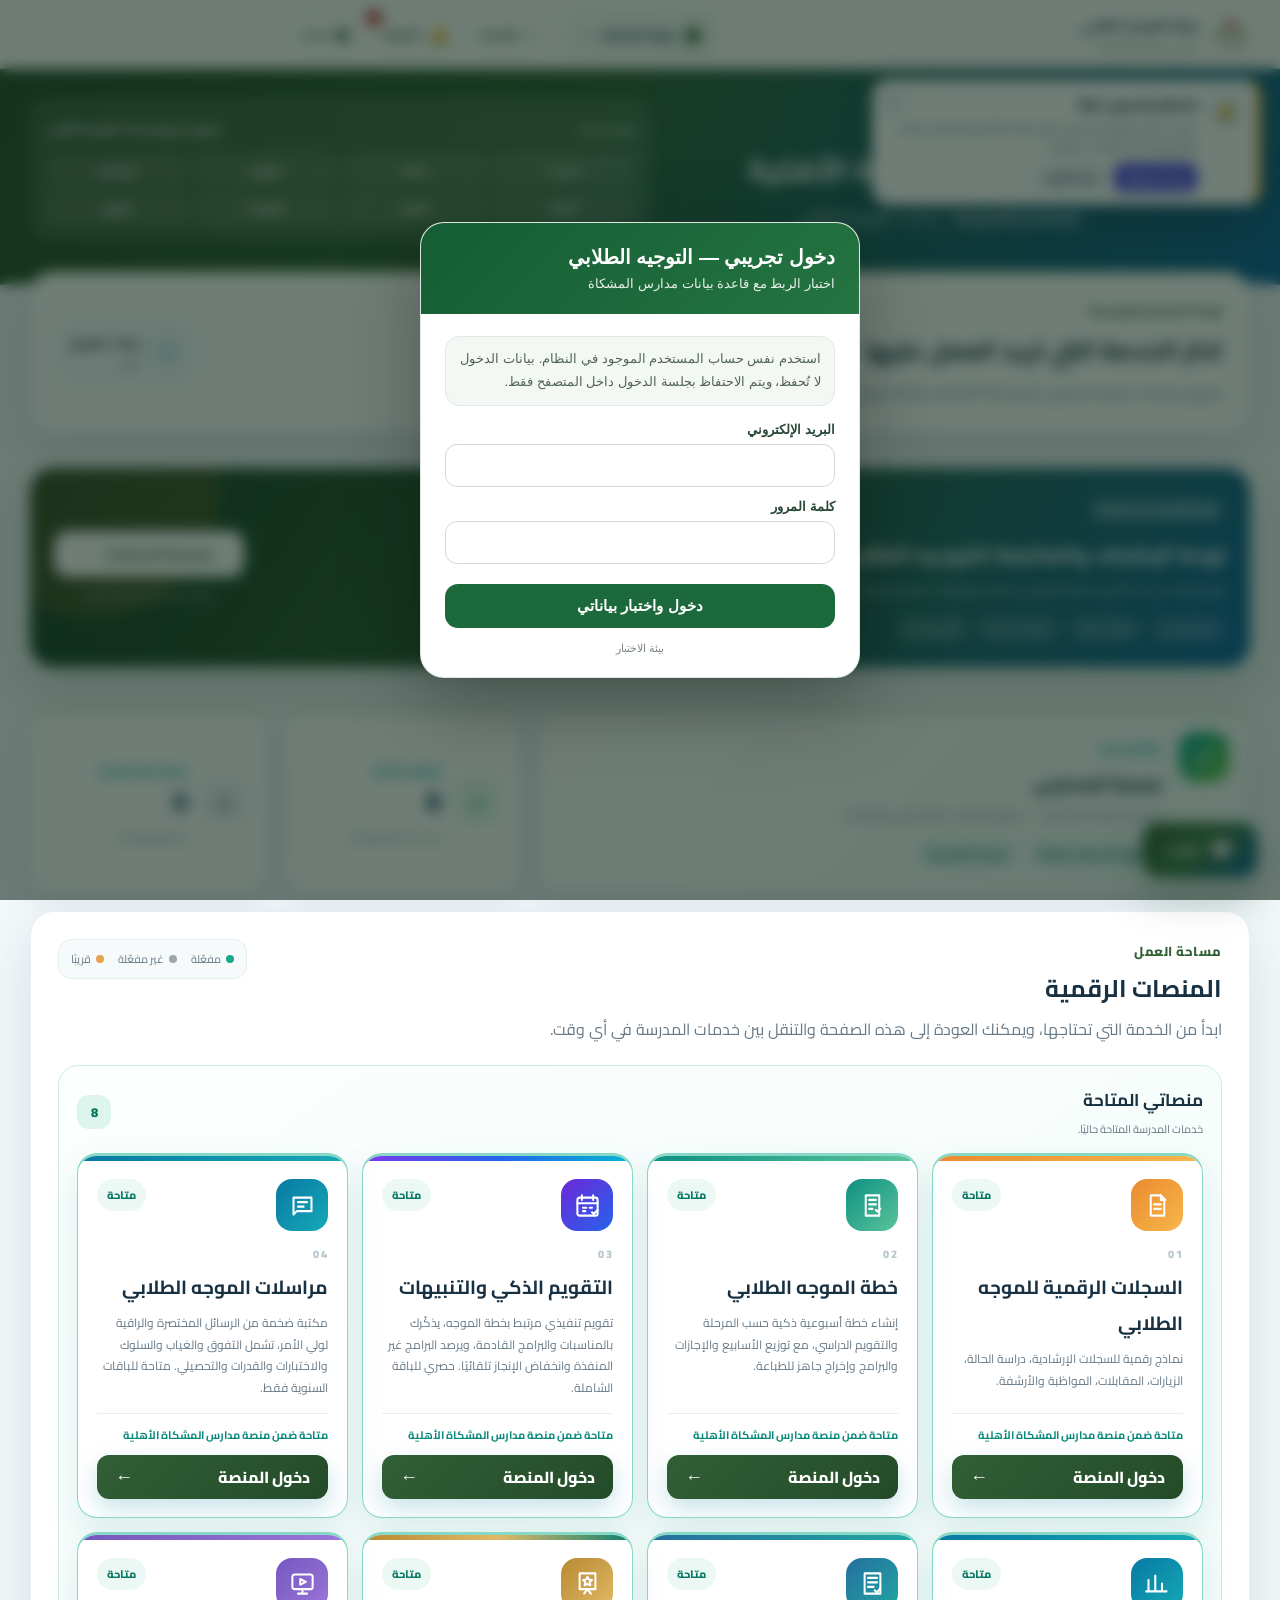
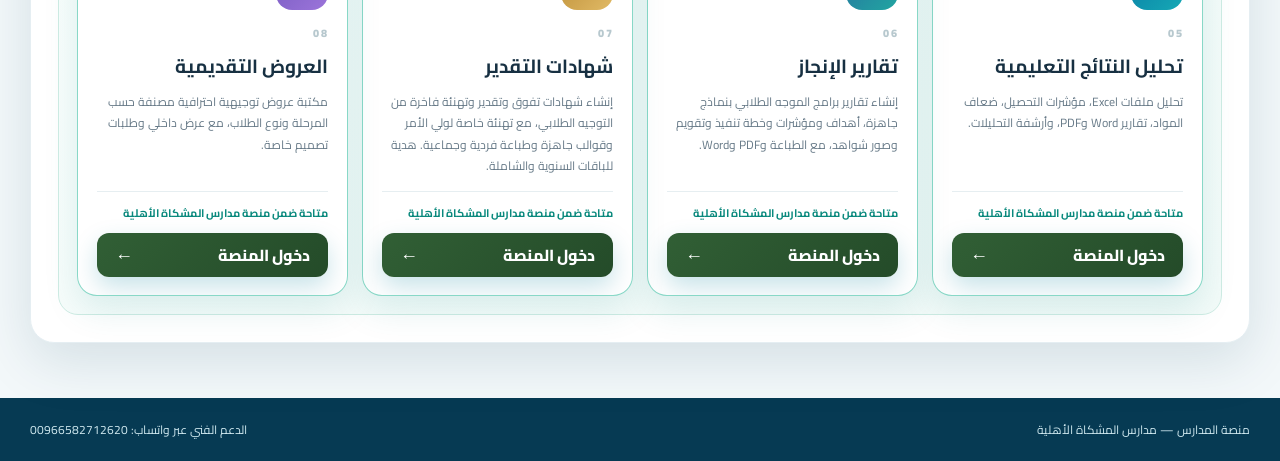
==== index.html @ d6a4891a "Add files via upload" ====
<!doctype html>
<html lang="ar" dir="rtl" data-platform-name="منصة المدارس — مدارس المشكاة الأهلية">
<head>
  <meta name="app-version" content="school-1.0.40">
  <meta charset="utf-8">
  <meta name="viewport" content="width=device-width, initial-scale=1">
  <meta name="theme-color" content="#2f6b3a">
  <meta name="description" content="منصة مدارس المشكاة الأهلية لخدمات التوجيه الطلابي والسجلات الرقمية.">
  <title>منصة المدارس — مدارس المشكاة الأهلية</title>
  <link rel="icon" type="image/png" href="assets/school-logo.png">
  <link rel="preconnect" href="https://fonts.googleapis.com">
  <link rel="preconnect" href="https://fonts.gstatic.com" crossorigin>
  <link href="https://fonts.googleapis.com/css2?family=Cairo:wght@400;500;600;700;800;900&display=swap" rel="stylesheet">
  <link rel="stylesheet" href="styles-v12.css">
  <link rel="stylesheet" href="support-widget.css?v17.3.1">
  <link rel="stylesheet" href="smart-reminders.css?v=19.0.9">
  <style>
    #authBoot[hidden]{display:none!important}
    #authBoot{position:fixed;inset:0;z-index:20000;display:grid;place-items:center;background:linear-gradient(145deg,#f5fafb,#eef7f7);font-family:Cairo,Tahoma,sans-serif;color:#173542}
    .auth-boot-card{display:grid;place-items:center;gap:12px;padding:26px 30px;border:1px solid #d9e7e8;border-radius:22px;background:rgba(255,255,255,.94);box-shadow:0 18px 55px rgba(9,68,76,.12);text-align:center}
    .auth-boot-spinner{width:38px;height:38px;border:4px solid #d8ece9;border-top-color:#0b8178;border-radius:50%;animation:authBootSpin .8s linear infinite}
    .auth-boot-card strong{font-size:14px}.auth-boot-card small{font-size:10px;color:#667c86}
    @keyframes authBootSpin{to{transform:rotate(360deg)}}
  
    /* School edition: no subscription UI */
    .plans-overview,#openPromoButton,#signOutButton,#openAdminButton,.locked-platform-group{display:none!important}
  </style>

  <style id="mishkat-school-identity-v106">
    :root{--mishkat-green:#315f35;--mishkat-green-2:#5f9b43;--mishkat-red:#c8242a;--guidance-blue:#0d659f;--guidance-orange:#ff9718;--mishkat-cream:#fffaf2}
    .portal-header.dashboard-header{background:linear-gradient(125deg,#274f2d 0%,#315f35 42%,#0d659f 100%)!important}
    .school-dual-brand{display:flex;align-items:center;gap:10px;direction:rtl}
    .school-logo-wrap,.guidance-logo-wrap{background:#fff!important;border:1px solid rgba(255,255,255,.72);box-shadow:0 10px 28px rgba(0,0,0,.14);display:grid;place-items:center;overflow:hidden}
    .school-logo-wrap{width:72px!important;height:72px!important;border-radius:20px!important}.guidance-logo-wrap{width:68px;height:68px;border-radius:19px}
    .school-logo-wrap img,.guidance-logo-wrap img{width:92%;height:92%;object-fit:contain}.guidance-logo-wrap img{width:88%;height:88%}
    .dashboard-toolbar,.summary-card,.platform-card{border-top:3px solid rgba(95,155,67,.32)}
    .section-kicker{color:var(--mishkat-green)!important}.primary-button{background:linear-gradient(135deg,var(--mishkat-green),#244b29)!important}
    .school-brand-mark{background:#fff!important;padding:8px}.school-brand-mark img{object-fit:contain!important}
    @media(max-width:720px){.school-logo-wrap{width:58px!important;height:58px!important}.guidance-logo-wrap{width:54px;height:54px}}
  </style>
</head>
<body class="mishkat-home">
  <div id="authBoot" aria-live="polite" hidden style="display:none!important"><div class="auth-boot-card"><div class="auth-boot-spinner" aria-hidden="true"></div><strong>جارٍ فتح منصة المدارس</strong><small>يتم تجهيز خدمات مدارس المشكاة الأهلية...</small></div></div>
  <section id="loginPage" class="login-page" hidden>
    <div class="mesh mesh-one"></div><div class="mesh mesh-two"></div>
    <div class="login-shell">
      <div class="login-intro">
        <div class="brand-mark school-brand-mark"><img src="assets/school-logo.png" alt="شعار مدارس المشكاة الأهلية"></div>
        <span class="eyebrow">منصة موحدة لخدمات التوجيه الطلابي</span>
        <h1>كل أدوات الموجه<br><b>في بوابة واحدة</b></h1>
        <p>سجّل الدخول إلى منصة مدارس المشكاة الأهلية، وجميع خدمات التوجيه الطلابي متاحة بدون باقات أو اشتراكات.</p>
        <div class="intro-points"><span>تحليل النتائج</span><span>السجلات الرقمية</span><span>العروض التقديمية</span><span>خطة الموجه الطلابي</span><span>إدارة موحدة للخدمات</span><span>مراسلات أولياء الأمور</span><span>تقارير الإنجاز</span><span>التقويم الذكي والتنبيهات</span><span>شهادات التقدير</span><span>هوية المدرسة</span></div>
      </div>
      <div class="auth-card">
        <div class="auth-head"><span>حساب المدرسة</span><h2>تسجيل الدخول</h2><p>استخدم الحساب نفسه للدخول إلى جميع المنصات المشمولة في باقتك.</p></div>
        <label><span>البريد الإلكتروني</span><input id="authEmail" type="email" autocomplete="email" placeholder="name@school.edu.sa"></label>
        <label><span>كلمة المرور</span><input id="authPassword" type="password" autocomplete="current-password" minlength="6" placeholder="6 أحرف على الأقل"></label>
        <label><span>الاسم الكامل — للحساب الجديد</span><input id="authFullName" type="text" autocomplete="name" placeholder="اسم المستخدم"></label>
        <div class="auth-actions"><button id="signInButton" class="primary-button" type="button">تسجيل الدخول</button><button id="signUpButton" class="secondary-button" type="button">إنشاء حساب</button></div>
        <div class="price-note" hidden><strong>الباقات الفردية</strong><span>10 ريالات شهريًا أو 50 ريالًا سنويًا</span><strong>الباقة الشاملة</strong><span>50 ريالًا شهريًا أو 300 ريال سنويًا</span></div>
        <div id="loginStatus" class="status-box" hidden></div>
      </div>
    </div>
  </section>

  <div id="portalShell">
    <header class="portal-header dashboard-header">
      <div class="header-pattern"></div>
      <div class="header-content dashboard-header-content">
        <div class="school-identity">
          <div class="school-dual-brand" aria-label="هوية مدارس المشكاة والتوجيه الطلابي">
            <div class="school-logo-wrap"><img id="headerSchoolLogo" hidden alt="شعار مدارس المشكاة الأهلية"><span id="headerLogoPlaceholder">م</span></div>
            <div class="guidance-logo-wrap"><img src="assets/guidance-logo.png" alt="شعار التوجيه الطلابي"></div>
          </div>
          <div class="school-copy"><span>منصة التوجيه الطلابي المدرسية</span><h1 id="headerSchoolName">مدارس المشكاة الأهلية</h1><p><b id="headerUserName">المستخدم</b> · خدمات التوجيه الطلابي</p></div>
        </div>
        <div class="header-plan header-service-gateway">
          <div class="header-service-title"><span>بوابة الخدمات</span><strong>وصول سريع لمنصات التوجيه الطلابي</strong></div>
          <div class="header-service-links" aria-label="روابط سريعة للخدمات">
            <a href="records/index.html?from=header">السجلات</a><a href="plans/index.html?from=header">الخطة</a><a href="calendar/index.html?from=header">التقويم</a><a href="messages/index.html?from=header">المراسلات</a>
            <a href="analysis/index.html?from=header">التحليل</a><a href="reports/index.html?from=header">التقارير</a><a href="certificates/index.html?from=header">الشهادات</a><a href="presentations/index.html?from=header">العروض</a>
          </div>
          <span id="headerPlanName" hidden>منصة المدارس</span><small id="headerPlanExpiry" hidden>جميع الخدمات متاحة</small>
        </div>
      </div>
      <div class="header-wave"></div>
    </header>

    <main class="portal-layout dashboard-layout">
      <section id="portalNotice" class="notice" hidden></section>

      <section class="dashboard-toolbar">
        <div class="toolbar-title">
          <span class="section-kicker">لوحة التحكم الرئيسية</span>
          <h2>اختر الخدمة التي تريد العمل عليها</h2>
          <p id="accessExplanation">جميع خدمات المدرسة الأساسية متاحة، والخدمات قيد التطوير تظهر بوضوح.</p>
        </div>
        <div class="toolbar-actions">
          <button id="portalSupportButton" class="toolbar-button" type="button"><span class="toolbar-icon">?</span><span><b>الدعم الفني</b><small>محادثة مباشرة</small></span></button>
          <button id="openProfileButton" class="toolbar-button" type="button"><span class="toolbar-icon">⌂</span><span><b>بيانات التوزيع</b><small>تلقائي</small></span></button>
          
          <button id="openPromoButton" class="toolbar-button gift" type="button"><span class="toolbar-icon">🎁</span><span><b>كود هدية</b><small>تفعيل برومو كود</small></span></button>
          <button id="openAdminButton" class="toolbar-button admin" type="button" hidden><span class="toolbar-icon">⚙</span><span><b>إدارة النظام</b><small>الطلبات والحسابات</small></span></button>
          <button id="signOutButton" class="toolbar-button logout" type="button"><span class="toolbar-icon">↪</span><span><b>تسجيل الخروج</b><small>إنهاء الجلسة</small></span></button>
        </div>
      </section>

      <section class="dashboard-summary" aria-label="ملخص الحساب">
        <article class="summary-card plan-summary-card">
          <div class="summary-card-icon">✓</div>
          <div class="summary-card-copy"><span>حالة الحساب</span><h3 id="currentPackageTitle">منصة المدارس</h3><p id="currentPackageDetails">جميع الخدمات متاحة حاليًا.</p><div id="activePackageChips" class="package-chips"></div></div>
        </article>
        <article class="summary-card metric-card">
          <div class="metric-symbol active-symbol">●</div>
          <div><span>منصات متاحة</span><strong id="activePlatformCount">8</strong><small>يمكن الدخول إليها الآن</small></div>
        </article>
        <article class="summary-card metric-card">
          <div class="metric-symbol locked-symbol">◆</div>
          <div><span>خدمات قيد الإعداد</span><strong id="lockedPlatformCount">0</strong><small>سيتم تهيئتها تباعًا</small></div>
        </article>
      </section>

      <section class="platforms-section dashboard-platforms">
        <div class="section-heading dashboard-section-heading">
          <div><span class="section-kicker">مساحة العمل</span><h2>المنصات الرقمية</h2><p>ابدأ من الخدمة التي تحتاجها، ويمكنك العودة إلى هذه الصفحة والتنقل بين خدمات المدرسة في أي وقت.</p></div>
          <div class="platform-legend"><span><i class="legend-dot active-dot"></i> مفعّلة</span><span><i class="legend-dot locked-dot"></i> غير مفعّلة</span><span><i class="legend-dot coming-dot"></i> قريبًا</span></div>
        </div>

        <div class="platform-group active-platform-group">
          <div class="platform-group-heading"><div><h3>منصاتي المتاحة</h3><p>خدمات المدرسة المتاحة حاليًا.</p></div><span id="activePlatformCountBadge" class="count-badge active-count">8</span></div>
          <div id="activePlatformGrid" class="platform-grid active-platform-grid">
<article class="platform-card analysis active" data-static-school-platform="true">
      <div class="platform-card-accent"></div>
      <div class="platform-top"><div class="platform-icon" aria-hidden="true"><span style="font-size:24px;font-weight:900">▥</span></div><span class="status-badge">متاحة</span></div>
      <div class="platform-card-body"><span class="platform-number">01</span><h3>تحليل النتائج التعليمية</h3><p>تحليل ملفات Excel، مؤشرات التحصيل، ضعاف المواد، تقارير Word وPDF، وأرشفة التحليلات.</p></div>
      <div class="platform-card-footer"><div class="platform-meta">متاحة ضمن منصة مدارس المشكاة الأهلية</div><a class="primary-button platform-action-button" href="analysis/index.html?from=portal" data-static-platform-link="true"><span>دخول المنصة</span><b>←</b></a></div>
    </article>
<article class="platform-card records active" data-static-school-platform="true">
      <div class="platform-card-accent"></div>
      <div class="platform-top"><div class="platform-icon" aria-hidden="true"><span style="font-size:24px;font-weight:900">▤</span></div><span class="status-badge">متاحة</span></div>
      <div class="platform-card-body"><span class="platform-number">02</span><h3>السجلات الرقمية للموجه الطلابي</h3><p>نماذج رقمية للسجلات الإرشادية، دراسة الحالة، الزيارات، المقابلات، المواظبة والأرشفة.</p></div>
      <div class="platform-card-footer"><div class="platform-meta">متاحة ضمن منصة مدارس المشكاة الأهلية</div><a class="primary-button platform-action-button" href="records/index.html?from=portal" data-static-platform-link="true"><span>دخول المنصة</span><b>←</b></a></div>
    </article>
<article class="platform-card presentations active" data-static-school-platform="true">
      <div class="platform-card-accent"></div>
      <div class="platform-top"><div class="platform-icon" aria-hidden="true"><span style="font-size:24px;font-weight:900">▰</span></div><span class="status-badge">متاحة</span></div>
      <div class="platform-card-body"><span class="platform-number">03</span><h3>العروض التقديمية</h3><p>مكتبة عروض توجيهية احترافية مصنفة حسب المرحلة ونوع الطلاب.</p></div>
      <div class="platform-card-footer"><div class="platform-meta">متاحة ضمن منصة مدارس المشكاة الأهلية</div><a class="primary-button platform-action-button" href="presentations/index.html?from=portal" data-static-platform-link="true"><span>دخول المنصة</span><b>←</b></a></div>
    </article>
<article class="platform-card counselor-plan active" data-static-school-platform="true">
      <div class="platform-card-accent"></div>
      <div class="platform-top"><div class="platform-icon" aria-hidden="true"><span style="font-size:24px;font-weight:900">▦</span></div><span class="status-badge">متاحة</span></div>
      <div class="platform-card-body"><span class="platform-number">04</span><h3>خطة الموجه الطلابي</h3><p>إنشاء خطة أسبوعية ذكية حسب المرحلة والتقويم الدراسي والبرامج.</p></div>
      <div class="platform-card-footer"><div class="platform-meta">متاحة ضمن منصة مدارس المشكاة الأهلية</div><a class="primary-button platform-action-button" href="plans/index.html?from=portal" data-static-platform-link="true"><span>دخول المنصة</span><b>←</b></a></div>
    </article>
<article class="platform-card smart-calendar active" data-static-school-platform="true">
      <div class="platform-card-accent"></div>
      <div class="platform-top"><div class="platform-icon" aria-hidden="true"><span style="font-size:24px;font-weight:900">▣</span></div><span class="status-badge">متاحة</span></div>
      <div class="platform-card-body"><span class="platform-number">05</span><h3>التقويم الذكي والتنبيهات</h3><p>تقويم تنفيذي مرتبط بالخطة والمناسبات والبرامج والتنبيهات.</p></div>
      <div class="platform-card-footer"><div class="platform-meta">متاحة ضمن منصة مدارس المشكاة الأهلية</div><a class="primary-button platform-action-button" href="calendar/index.html?from=portal" data-static-platform-link="true"><span>دخول المنصة</span><b>←</b></a></div>
    </article>
<article class="platform-card messages active" data-static-school-platform="true">
      <div class="platform-card-accent"></div>
      <div class="platform-top"><div class="platform-icon" aria-hidden="true"><span style="font-size:24px;font-weight:900">✉</span></div><span class="status-badge">متاحة</span></div>
      <div class="platform-card-body"><span class="platform-number">06</span><h3>مراسلات الموجه الطلابي</h3><p>مكتبة رسائل أولياء الأمور للتفوق والغياب والسلوك والاختبارات وغيرها.</p></div>
      <div class="platform-card-footer"><div class="platform-meta">متاحة ضمن منصة مدارس المشكاة الأهلية</div><a class="primary-button platform-action-button" href="messages/index.html?from=portal" data-static-platform-link="true"><span>دخول المنصة</span><b>←</b></a></div>
    </article>
<article class="platform-card reports active" data-static-school-platform="true">
      <div class="platform-card-accent"></div>
      <div class="platform-top"><div class="platform-icon" aria-hidden="true"><span style="font-size:24px;font-weight:900">▧</span></div><span class="status-badge">متاحة</span></div>
      <div class="platform-card-body"><span class="platform-number">07</span><h3>تقارير الإنجاز</h3><p>إنشاء تقارير برامج الموجه الطلابي مع الطباعة وPDF وWord.</p></div>
      <div class="platform-card-footer"><div class="platform-meta">متاحة ضمن منصة مدارس المشكاة الأهلية</div><a class="primary-button platform-action-button" href="reports/index.html?from=portal" data-static-platform-link="true"><span>دخول المنصة</span><b>←</b></a></div>
    </article>
<article class="platform-card certificates active" data-static-school-platform="true">
      <div class="platform-card-accent"></div>
      <div class="platform-top"><div class="platform-icon" aria-hidden="true"><span style="font-size:24px;font-weight:900">★</span></div><span class="status-badge">متاحة</span></div>
      <div class="platform-card-body"><span class="platform-number">08</span><h3>شهادات التقدير</h3><p>إنشاء شهادات تفوق وتقدير وتهنئة جاهزة للطباعة.</p></div>
      <div class="platform-card-footer"><div class="platform-meta">متاحة ضمن منصة مدارس المشكاة الأهلية</div><a class="primary-button platform-action-button" href="certificates/index.html?from=portal" data-static-platform-link="true"><span>دخول المنصة</span><b>←</b></a></div>
    </article>
</div>
        </div>

        <div class="platform-group locked-platform-group">
          <div class="platform-group-heading"><div><h3>خدمات إضافية</h3><p>منصات غير مشمولة في باقتك الحالية أو ما زالت قيد الإعداد.</p></div><span id="lockedPlatformCountBadge" class="count-badge locked-count">0</span></div>
          <div id="lockedPlatformGrid" class="platform-grid locked-platform-grid"></div>
        </div>
      </section>

      <section class="plans-overview compact-plans-overview">
        <div class="section-heading dashboard-section-heading">
          <div><span class="section-kicker">الترقية والاشتراك</span><h2>خطط واضحة بدون تكرار</h2><p>اختر منصة واحدة أو فعّل الباقة الشاملة لكل الخدمات الحالية والمستقبلية.</p></div>
        </div>
        <div class="compact-plans-grid">
          <article class="compact-plan-card individual-plan">
            <div class="compact-plan-head"><div><span>منصة واحدة</span><h3>10 <small>ريالات شهريًا</small></h3></div><strong>50 ريالًا سنويًا</strong></div>
            <p>اختر الخدمة التي تحتاجها فقط، ويمكنك إضافة منصة أخرى لاحقًا كباقة مستقلة.</p>
            <div class="individual-plan-actions">
              <button class="plan-choice" data-quick-plan="results_analysis" type="button"><span>▥</span> تحليل النتائج</button>
              <button class="plan-choice" data-quick-plan="guidance_records" type="button"><span>▤</span> السجلات الرقمية</button>
              <button class="plan-choice" data-quick-plan="presentations" type="button"><span>▰</span> العروض التقديمية</button>
              <button class="plan-choice" data-quick-plan="counselor_plan" type="button"><span>▦</span> خطة الموجه</button>
              <button class="plan-choice" data-quick-plan="achievement_reports" type="button"><span>▧</span> تقارير الإنجاز</button>
            </div>
          </article>
          <article class="compact-plan-card comprehensive-plan">
            <div class="comprehensive-badge">الأوفر للمدرسة</div>
            <div class="compact-plan-head"><div><span>الباقة الشاملة</span><h3>50 <small>ريالًا شهريًا</small></h3></div><strong>300 ريال سنويًا</strong></div>
            <p>تفتح كل المنصات المتاحة، وتضم أي منصة جديدة عند إطلاقها ضمن مدة الاشتراك.</p>
            <ul><li>تحليل النتائج التعليمية</li><li>السجلات الرقمية</li><li>العروض التقديمية</li><li>خطة الموجه الطلابي</li><li>تقارير الإنجاز</li><li>التقويم الذكي والتنبيهات — حصري الشاملة</li><li>شهادات التقدير</li><li>المنصات القادمة</li></ul>
            <button class="primary-button comprehensive-button" data-quick-plan="all_access" type="button">طلب الباقة الشاملة</button>
          </article>
        </div>
      </section>
    </main>

    <footer class="portal-footer"><span>منصة المدارس — مدارس المشكاة الأهلية</span><span>الدعم الفني عبر واتساب: 00966582712620</span></footer>
  </div>

  <div id="profileModal" class="modal" hidden>
    <div class="modal-card compact-modal"><div class="modal-head"><div><span>هوية المستخدم</span><h2>بيانات التوزيع التلقائية</h2></div><button class="icon-button" data-close-modal="profileModal">×</button></div>
      <p style="margin:0 0 12px;color:#64748b">هذه البيانات تأتي تلقائيًا من حساب الموظف وتوزيعه، ولا تحتاج إلى حفظ أو إعداد يدوي.</p>
      <div class="school-context-summary" style="display:grid;grid-template-columns:repeat(2,minmax(0,1fr));gap:10px">
        <div class="status-box" style="display:grid;gap:5px"><span>المجمع</span><strong id="profileAssignedCampus">—</strong></div>
        <div class="status-box" style="display:grid;gap:5px"><span>المرحلة</span><strong id="profileAssignedStage">—</strong></div>
        <div class="status-box" style="display:grid;gap:5px"><span>نوع المدرسة</span><strong id="profileAssignedSchoolType">—</strong></div>
        <div class="status-box" style="display:grid;gap:5px"><span>مدير المدرسة</span><strong id="profileAssignedManager">—</strong></div>
        <div class="status-box" style="display:grid;gap:5px;grid-column:1/-1"><span>الموجه الطلابي</span><strong id="profileAssignedUser">—</strong></div>
      </div>
      <input id="profileFullName" type="hidden">
    </div>
  </div>

  <div id="subscriptionModal" class="modal" hidden style="display:none!important">
    <div class="modal-card subscription-modal"><div class="modal-head"><div><span>طلب التفعيل</span><h2>اختر الباقة والمدة</h2></div><button class="icon-button" data-close-modal="subscriptionModal">×</button></div>
      <div class="subscription-options">
        <label class="option-card"><input type="radio" name="productCode" value="results_analysis" checked><span><b>منصة تحليل النتائج</b><small>10 شهريًا أو 50 سنويًا</small></span></label>
        <label class="option-card"><input type="radio" name="productCode" value="guidance_records"><span><b>منصة السجلات الرقمية</b><small>10 شهريًا أو 50 سنويًا</small></span></label>
        <label class="option-card"><input type="radio" name="productCode" value="presentations"><span><b>منصة العروض التقديمية</b><small>10 شهريًا أو 50 سنويًا</small></span></label>
        <label class="option-card"><input type="radio" name="productCode" value="counselor_plan"><span><b>منصة خطة الموجه الطلابي</b><small>10 شهريًا أو 50 سنويًا</small></span></label>
        <label class="option-card"><input type="radio" name="productCode" value="achievement_reports"><span><b>منصة تقارير الإنجاز</b><small>10 شهريًا أو 50 سنويًا</small></span></label>
        <label class="option-card featured-option"><input type="radio" name="productCode" value="all_access"><span><b>الباقة الشاملة</b><small>50 شهريًا أو 300 سنويًا</small></span></label>
      </div>
      <div class="period-options"><label><input type="radio" name="billingPeriod" value="monthly" checked><span>شهري</span></label><label><input type="radio" name="billingPeriod" value="yearly"><span>سنوي</span></label></div>
      <div class="selected-plan"><span>الباقة المطلوبة</span><strong id="selectedPlanName">منصة تحليل النتائج — شهري</strong><b id="selectedPlanPrice">10 ريالات</b></div>
      <div class="activation-steps"><p><b>1.</b> تواصل عبر واتساب للحصول على بيانات الاشتراك.</p><a id="whatsappActivationLink" class="whatsapp-button" target="_blank" rel="noopener">مراسلة واتساب</a><p><b>2.</b> بعد التواصل، فعّل الإقرار ثم أرسل طلب التفعيل.</p></div>
      <label class="confirmation"><input id="whatsappConfirmed" type="checkbox"><span>أؤكد أنني تواصلت عبر واتساب، وأعلم أن التفعيل لن يتم قبل استكمال التواصل.</span></label>
      <button id="sendActivationRequestButton" class="primary-button" type="button" disabled>إرسال طلب التفعيل</button><div id="subscriptionStatus" class="status-box" hidden></div>
    </div>
  </div>

  <div id="promoModal" class="modal" hidden>
    <div class="modal-card compact-modal promo-redeem-modal">
      <div class="modal-head"><div><span>هدية من المنصة</span><h2>تفعيل برومو كود</h2></div><button class="icon-button" data-close-modal="promoModal">×</button></div>
      <div class="gift-hero"><div class="gift-hero-icon">🎁</div><div><strong>لديك كود هدية؟</strong><p>أدخل الكود لتفعيل باقة شاملة أو منصة محددة لمدة من يوم إلى 10 أيام.</p></div></div>
      <label><span>البرومو كود</span><input id="promoRedeemCode" class="promo-code-input" type="text" maxlength="32" autocomplete="off" placeholder="GIFT-XXXXXXXX"></label>
      <button id="redeemPromoButton" class="primary-button" type="button">تفعيل الهدية</button>
      <div id="promoRedeemStatus" class="status-box" hidden></div>
      <p class="promo-note">يستخدم الكود وفق عدد الاستخدامات الذي حدده مدير النظام، وتبدأ مدة الهدية فور التفعيل.</p>
    </div>
  </div>

  <div id="adminModal" class="modal" hidden>
    <div class="modal-card admin-modal"><div class="modal-head"><div><span>مدير النظام</span><h2>طلبات التفعيل والحسابات وأكواد الهدايا</h2></div><button class="icon-button" data-close-modal="adminModal">×</button></div>
      <div class="admin-tabs"><button class="admin-tab active" data-admin-tab="requests">طلبات التفعيل</button><button class="admin-tab" data-admin-tab="promo">أكواد الهدايا</button><button class="admin-tab" data-admin-tab="custom">طلبات العروض الخاصة</button><button class="admin-tab" data-admin-tab="users">المستخدمون والمديرون</button></div>
      <div id="adminStatus" class="status-box" hidden></div>
      <section id="adminRequestsPanel"><div id="adminRequestsList" class="admin-list"></div></section>
      <section id="adminPromoPanel" hidden>
        <div class="promo-admin-layout">
          <div class="promo-create-card">
            <div class="promo-section-head"><div><span>إنشاء كود جديد</span><h3>برومو كود هدية</h3></div><button id="generatePromoCodeButton" class="secondary-button" type="button">توليد كود</button></div>
            <div class="promo-form-grid">
              <label><span>الكود</span><input id="adminPromoCode" type="text" maxlength="32" placeholder="يُولّد تلقائيًا أو اكتب كودًا"></label>
              <label><span>الباقة أو المنصة</span><select id="adminPromoProduct">
                <option value="all_access">الباقة الشاملة</option>
                <option value="results_analysis">تحليل النتائج التعليمية</option>
                <option value="guidance_records">السجلات الرقمية</option>
                <option value="presentations">العروض التقديمية</option>
                <option value="counselor_plan">خطة الموجه الطلابي</option>
                <option value="achievement_reports">تقارير الإنجاز</option>
                <option value="messages_library">مكتبة الرسائل</option>
              </select></label>
              <label><span>مدة الهدية</span><select id="adminPromoDays">
                <option value="1">يوم واحد</option><option value="2">يومان</option><option value="3">3 أيام</option><option value="4">4 أيام</option><option value="5">5 أيام</option><option value="6">6 أيام</option><option value="7">7 أيام</option><option value="8">8 أيام</option><option value="9">9 أيام</option><option value="10">10 أيام</option>
              </select></label>
              <label><span>عدد مرات الاستخدام</span><input id="adminPromoMaxUses" type="number" min="1" max="100" value="1"></label>
              <label class="promo-expiry-field"><span>صلاحية استخدام الكود — اختياري</span><input id="adminPromoExpiresAt" type="datetime-local"></label>
            </div>
            <button id="createPromoCodeButton" class="primary-button" type="button">إنشاء البرومو كود</button>
            <div id="promoAdminStatus" class="status-box" hidden></div>
          </div>
          <div><div class="promo-section-head"><div><span>الأكواد السابقة</span><h3>إدارة أكواد الهدايا</h3></div></div><div id="adminPromoList" class="admin-list promo-code-list"></div></div>
        </div>
      </section>
      <section id="adminCustomRequestsPanel" hidden><div id="adminCustomRequestsList" class="admin-list"></div></section>
      <section id="adminUsersPanel" hidden><div id="adminUsersList" class="admin-list"></div></section>
    </div>
  </div>

  <div id="toast" class="toast" hidden></div>
  <script src="bubble-schema.js?v=school-1.0.40"></script>
  <script src="bubble-config.js?v=school-1.0.40"></script>
  <script src="school-context.js?v=school-1.0.40"></script>
  <script src="bubble-persistence.js?v=school-1.0.40"></script>
  <script src="school-directory.js?v=school-1.0.40"></script>
  <script src="app-v12.js?v=school-1.0.40"></script>
  <script src="guidance-access.js?v=school-1.0.40"></script>
  <script src="global-shell.js?v=school-1.0.40"></script>
</body>
</html>
---- styles-v12.css ----
:root{--navy:#073a58;--blue:#0879a4;--cyan:#16a9b5;--teal:#00a79d;--green:#71c442;--orange:#f49a3d;--ink:#173042;--muted:#667987;--line:#d9e7ed;--bg:#f3f8fa;--white:#fff;--shadow:0 18px 55px rgba(8,60,86,.13)}*{box-sizing:border-box}[hidden]{display:none!important}html{scroll-behavior:smooth}body{margin:0;font-family:"Cairo",Tahoma,sans-serif;background:var(--bg);color:var(--ink)}button,input{font:inherit}button{cursor:pointer}.login-page{min-height:100vh;display:grid;place-items:center;position:relative;overflow:hidden;background:linear-gradient(135deg,#062f49 0%,#075c7a 48%,#079e9b 100%);padding:32px}.mesh{position:absolute;border-radius:50%;filter:blur(1px);opacity:.18}.mesh-one{width:620px;height:620px;background:#fff;right:-240px;top:-280px}.mesh-two{width:540px;height:540px;background:#7ddfca;left:-220px;bottom:-300px}.login-shell{width:min(1160px,100%);display:grid;grid-template-columns:1.08fr .92fr;gap:42px;position:relative;z-index:1;align-items:center}.login-intro{color:#fff;padding:28px}.brand-mark{width:92px;height:92px;border-radius:27px;background:#fff;display:grid;place-items:center;box-shadow:0 18px 45px rgba(0,0,0,.2);margin-bottom:24px}.brand-mark img{max-width:72px;max-height:72px}.eyebrow,.section-kicker{display:block;font-size:13px;font-weight:800;letter-spacing:.04em;color:#17b6b2}.login-intro .eyebrow{color:#a8ffeb}.login-intro h1{font-size:52px;line-height:1.25;margin:13px 0 18px;font-weight:800}.login-intro h1 b{color:#b9ffdc}.login-intro p{font-size:17px;line-height:2;max-width:650px;color:#e3f3f7}.intro-points{display:flex;flex-wrap:wrap;gap:10px;margin-top:24px}.intro-points span{background:rgba(255,255,255,.12);border:1px solid rgba(255,255,255,.22);padding:9px 15px;border-radius:999px;font-size:13px}.auth-card{background:rgba(255,255,255,.98);border-radius:30px;padding:34px;box-shadow:0 30px 80px rgba(0,0,0,.25)}.auth-head span{color:var(--teal);font-size:13px;font-weight:800}.auth-head h2{font-size:29px;margin:6px 0}.auth-head p{color:var(--muted);line-height:1.8;margin:0 0 20px}.auth-card label,.modal-card label{display:grid;gap:7px;margin:13px 0;font-weight:700;font-size:13px}.auth-card input,.modal-card input{width:100%;padding:13px 15px;border:1px solid var(--line);border-radius:13px;background:#fbfdfe;outline:none}.auth-card input:focus,.modal-card input:focus{border-color:var(--cyan);box-shadow:0 0 0 3px rgba(22,169,181,.12)}.auth-actions,.welcome-actions{display:flex;gap:10px;flex-wrap:wrap}.primary-button,.secondary-button,.ghost-button,.whatsapp-button{border:0;border-radius:12px;padding:11px 18px;font-weight:800;text-decoration:none;display:inline-flex;align-items:center;justify-content:center;gap:7px}.primary-button{background:linear-gradient(135deg,var(--blue),var(--teal));color:#fff;box-shadow:0 10px 24px rgba(0,126,153,.22)}.secondary-button{background:#e7f5f8;color:var(--navy)}.ghost-button{background:#fff;border:1px solid var(--line);color:var(--muted)}.primary-button:disabled,.secondary-button:disabled{opacity:.45;cursor:not-allowed}.price-note{display:grid;grid-template-columns:auto 1fr;gap:5px 12px;margin-top:20px;border-top:1px solid var(--line);padding-top:17px;font-size:12px;color:var(--muted)}.price-note strong{color:var(--navy)}.status-box{margin-top:13px;padding:11px 13px;border-radius:12px;background:#eaf8f3;color:#0b735b;font-size:13px}.status-box.error{background:#fff0f0;color:#b53838}.portal-header{position:relative;min-height:230px;background:linear-gradient(135deg,#05334e,#087a98 52%,#0fa49c);color:#fff;overflow:hidden}.header-pattern{position:absolute;inset:0;background-image:linear-gradient(rgba(255,255,255,.05) 1px,transparent 1px),linear-gradient(90deg,rgba(255,255,255,.05) 1px,transparent 1px);background-size:35px 35px;mask-image:linear-gradient(to bottom,black,transparent)}.header-content{width:min(1220px,calc(100% - 36px));margin:auto;display:flex;justify-content:space-between;align-items:center;gap:30px;padding:40px 0 64px;position:relative;z-index:1}.school-identity{display:flex;align-items:center;gap:20px}.school-logo-wrap{width:100px;height:100px;border-radius:26px;background:#fff;display:grid;place-items:center;box-shadow:0 15px 40px rgba(0,0,0,.18);overflow:hidden}.school-logo-wrap img{width:100%;height:100%;object-fit:contain;padding:9px}.school-logo-wrap span{font-size:39px;font-weight:900;color:var(--teal)}.school-identity span,.header-plan span{color:#b8f6eb;font-size:13px;font-weight:800}.school-identity h1{font-size:31px;margin:4px 0}.school-identity p{margin:0;color:#d9edf2}.header-plan{background:rgba(255,255,255,.12);border:1px solid rgba(255,255,255,.2);padding:17px 22px;border-radius:20px;min-width:285px}.header-plan strong{display:block;font-size:19px;margin:5px 0}.header-plan small{color:#d9edf2}.header-wave{position:absolute;bottom:-1px;left:0;right:0;height:45px;background:var(--bg);clip-path:ellipse(58% 58% at 50% 100%)}.portal-layout{width:min(1220px,calc(100% - 36px));margin:-26px auto 55px;position:relative;z-index:2}.notice{background:#fff8df;border:1px solid #f1d887;padding:13px 17px;border-radius:14px;margin-bottom:14px;color:#7c5b00}.welcome-panel,.current-package-card,.platforms-section,.plans-overview{background:#fff;border:1px solid #e5eef2;border-radius:24px;box-shadow:var(--shadow)}.welcome-panel{display:flex;justify-content:space-between;align-items:center;gap:25px;padding:25px 28px}.welcome-panel h2,.section-heading h2{margin:3px 0 5px;font-size:24px}.welcome-panel p,.section-heading p{margin:0;color:var(--muted);line-height:1.8}.current-package-card{display:grid;grid-template-columns:auto 1fr auto;align-items:center;gap:18px;padding:22px 26px;margin-top:16px;background:linear-gradient(135deg,#fff,#f4fbfa)}.package-icon{width:52px;height:52px;border-radius:16px;background:linear-gradient(135deg,var(--teal),var(--green));color:#fff;display:grid;place-items:center;font-size:24px;font-weight:900}.current-package-card span{font-size:12px;color:var(--teal);font-weight:800}.current-package-card h3{margin:3px 0;font-size:20px}.current-package-card p{margin:0;color:var(--muted)}.package-chips{display:flex;gap:8px;flex-wrap:wrap;justify-content:flex-end}.package-chip{padding:7px 11px;border-radius:999px;background:#e5f7f2;color:#087965;font-size:12px;font-weight:800}.platforms-section,.plans-overview{margin-top:20px;padding:27px}.section-heading{display:flex;justify-content:space-between;gap:24px;align-items:flex-end;margin-bottom:21px}.section-heading>p{max-width:560px;text-align:left}.platform-grid{display:grid;grid-template-columns:repeat(2,minmax(0,1fr));gap:18px}.platform-card{position:relative;border:1px solid var(--line);border-radius:22px;padding:23px;min-height:255px;display:flex;flex-direction:column;background:#fff;overflow:hidden;transition:.2s}.platform-card.active{border-color:#88d8c7;box-shadow:0 14px 35px rgba(1,126,124,.12)}.platform-card.locked{background:#f7f9fa;color:#71818b}.platform-card.coming{background:linear-gradient(145deg,#fafcfd,#f3f6f7)}.platform-top{display:flex;justify-content:space-between;gap:13px}.platform-icon{width:58px;height:58px;border-radius:18px;display:grid;place-items:center;font-size:28px;color:#fff;background:linear-gradient(135deg,var(--blue),var(--cyan))}.platform-card.records .platform-icon{background:linear-gradient(135deg,#e98b2f,#f8b64a)}.platform-card.presentations .platform-icon{background:linear-gradient(135deg,#7458bf,#9c75da)}.platform-card.ideas .platform-icon{background:linear-gradient(135deg,#39a462,#7ac443)}.status-badge{padding:6px 10px;border-radius:999px;height:max-content;font-size:11px;font-weight:800;background:#ebf8f4;color:#087965}.platform-card.locked .status-badge{background:#edf0f2;color:#687781}.platform-card.coming .status-badge{background:#fff3df;color:#a26810}.platform-card h3{font-size:21px;margin:17px 0 7px}.platform-card p{color:var(--muted);line-height:1.8;margin:0 0 17px}.platform-meta{font-size:12px;color:#0a897d;font-weight:700;margin-top:auto;margin-bottom:12px}.platform-card.locked .platform-meta{color:#8a979e}.platform-card button,.platform-card a{width:100%}.locked-button{background:#e8edef;color:#79878e;cursor:not-allowed}.plans-grid{display:grid;grid-template-columns:repeat(4,minmax(0,1fr));gap:16px}.plan-card{border:1px solid var(--line);border-radius:20px;padding:21px;background:#fbfdfe}.plan-card.featured{background:linear-gradient(145deg,#063d5b,#087f93);color:#fff;border:0;transform:translateY(-4px)}.plan-card>span{font-size:12px;color:var(--teal);font-weight:800}.plan-card.featured>span{color:#a8ffdf}.plan-card h3{font-size:34px;margin:7px 0}.plan-card h3 small{font-size:12px;font-weight:600}.plan-card p{color:var(--muted);line-height:1.8;min-height:55px}.plan-card.featured p{color:#d8edf0}.portal-footer{display:flex;justify-content:space-between;gap:15px;padding:20px max(18px,calc((100% - 1220px)/2));background:#063a53;color:#cfe8ef;font-size:12px}.modal{position:fixed;inset:0;background:rgba(3,29,43,.68);backdrop-filter:blur(7px);display:grid;place-items:center;padding:22px;z-index:100}.modal[hidden]{display:none}.modal-card{width:min(780px,100%);max-height:90vh;overflow:auto;background:#fff;border-radius:25px;padding:25px;box-shadow:0 30px 90px rgba(0,0,0,.28)}.compact-modal{width:min(560px,100%)}.admin-modal{width:min(1050px,100%)}.modal-head{display:flex;justify-content:space-between;align-items:flex-start;border-bottom:1px solid var(--line);padding-bottom:14px;margin-bottom:17px}.modal-head span{font-size:12px;color:var(--teal);font-weight:800}.modal-head h2{margin:3px 0}.icon-button{width:38px;height:38px;border:0;border-radius:11px;background:#edf4f6;font-size:22px}.logo-preview{height:120px;border:1px dashed #a7c7d1;border-radius:15px;display:grid;place-items:center;color:var(--muted);margin:12px 0 17px}.logo-preview img{max-width:150px;max-height:100px}.subscription-options{display:grid;grid-template-columns:repeat(4,1fr);gap:10px}.option-card{border:1px solid var(--line);border-radius:15px;padding:14px;display:flex!important;grid-template-columns:auto 1fr!important;align-items:flex-start;gap:8px!important;margin:0!important}.option-card input{width:auto}.option-card b,.option-card small{display:block}.option-card small{color:var(--muted);font-weight:500;margin-top:4px}.featured-option{background:#f0fbf8;border-color:#8cd8c8}.period-options{display:flex;gap:10px;margin:18px 0}.period-options label{display:flex;grid-template-columns:auto 1fr;align-items:center;gap:7px;margin:0;padding:10px 16px;border:1px solid var(--line);border-radius:12px}.period-options input{width:auto}.selected-plan{display:grid;grid-template-columns:1fr auto;gap:4px 12px;background:#edf8fa;padding:15px;border-radius:15px}.selected-plan span{grid-column:1/-1;color:var(--muted);font-size:12px}.selected-plan b{color:var(--teal)}.activation-steps{background:#f8fafb;border:1px solid var(--line);border-radius:15px;padding:14px;margin:15px 0}.activation-steps p{margin:5px 0 10px}.whatsapp-button{background:#21b35b;color:#fff}.confirmation{display:flex!important;grid-template-columns:auto 1fr!important;align-items:flex-start;gap:10px!important}.confirmation input{width:auto;margin-top:5px}.admin-tabs{display:flex;gap:8px;margin-bottom:15px}.admin-tab{border:0;border-radius:11px;padding:9px 15px;background:#edf3f5;color:var(--muted);font-weight:800}.admin-tab.active{background:var(--navy);color:#fff}.admin-list{display:grid;gap:12px}.admin-item{border:1px solid var(--line);border-radius:16px;padding:15px}.admin-item-head{display:flex;justify-content:space-between;gap:15px}.admin-item h4{margin:0 0 5px}.admin-item p{margin:5px 0;color:var(--muted);font-size:13px}.admin-item .actions{display:flex;gap:8px;flex-wrap:wrap;margin-top:10px}.danger-button{border:0;border-radius:10px;padding:8px 13px;background:#ffe8e8;color:#b33333;font-weight:800}.toast{position:fixed;bottom:24px;left:50%;transform:translateX(-50%);z-index:200;background:#073b55;color:#fff;padding:11px 18px;border-radius:12px;box-shadow:0 14px 40px rgba(0,0,0,.25)}@media(max-width:1100px){.plans-grid{grid-template-columns:repeat(2,1fr)}.subscription-options{grid-template-columns:repeat(2,1fr)}}@media(max-width:900px){.login-shell{grid-template-columns:1fr}.login-intro{padding:10px}.login-intro h1{font-size:39px}.header-content,.welcome-panel,.section-heading{align-items:flex-start;flex-direction:column}.header-plan{width:100%}.platform-grid,.plans-grid{grid-template-columns:1fr}.current-package-card{grid-template-columns:auto 1fr}.package-chips{grid-column:1/-1;justify-content:flex-start}.subscription-options{grid-template-columns:1fr}.section-heading>p{text-align:right}.portal-footer{flex-direction:column}}@media(max-width:600px){.login-page{padding:15px}.auth-card{padding:23px}.portal-layout,.header-content{width:min(100% - 20px,1220px)}.school-logo-wrap{width:76px;height:76px}.school-identity h1{font-size:22px}.welcome-panel,.platforms-section,.plans-overview{padding:19px}.welcome-actions>*{flex:1}.portal-footer{padding:18px}.current-package-card{padding:18px}.modal{padding:10px}.modal-card{padding:18px}}
/* V7: presentation audience management */
.admin-audience-control{display:grid;grid-template-columns:minmax(0,1fr) 130px auto;gap:10px;align-items:center;margin:14px 0;padding:12px;border:1px solid #dbe5ef;border-radius:14px;background:#f8fafc}
.admin-audience-control div{display:grid;gap:3px}.admin-audience-control small{color:#64748b}.admin-audience-control select{width:100%;min-height:42px;border:1px solid #cbd5e1;border-radius:10px;background:#fff;padding:8px 10px;font:inherit;font-weight:800}
@media(max-width:720px){.admin-audience-control{grid-template-columns:1fr}.admin-audience-control .secondary-button{width:100%}}


/* V9 — بوابة منصات مرتبة بهيكل لوحة تحكم */
.dashboard-header{min-height:210px}.dashboard-header-content{padding:30px 0 58px}.school-copy p b{color:#fff}.dashboard-layout{display:grid;gap:18px}.dashboard-toolbar{background:#fff;border:1px solid #e3edf2;border-radius:24px;padding:24px 26px;box-shadow:0 16px 45px rgba(8,60,86,.10);display:grid;grid-template-columns:minmax(300px,1fr) minmax(520px,auto);gap:24px;align-items:center}.toolbar-title h2{font-size:25px;margin:4px 0 5px}.toolbar-title p{margin:0;color:var(--muted);line-height:1.8}.toolbar-actions{display:flex;gap:9px;justify-content:flex-end;flex-wrap:wrap}.toolbar-button{border:1px solid #dce9ee;background:#f8fbfc;color:var(--ink);border-radius:15px;padding:9px 12px;display:flex;align-items:center;gap:9px;min-width:132px;text-align:right;transition:.2s}.toolbar-button:hover{transform:translateY(-2px);border-color:#9dd7dc;box-shadow:0 10px 25px rgba(8,90,112,.10)}.toolbar-button.accent{background:#e8f8f5;border-color:#a8ddd2}.toolbar-button.admin{background:#eef1fb;border-color:#cfd6f2}.toolbar-button.logout{min-width:auto;background:#fff;color:#8a5a5a}.toolbar-icon{width:34px;height:34px;border-radius:11px;background:#e4f3f6;color:var(--blue);display:grid;place-items:center;font-size:17px;font-weight:900;flex:0 0 auto}.toolbar-button.accent .toolbar-icon{background:linear-gradient(135deg,var(--teal),var(--green));color:#fff}.toolbar-button.admin .toolbar-icon{background:#dfe5fb;color:#4d5ea9}.toolbar-button.logout .toolbar-icon{background:#fff0f0;color:#b45555}.toolbar-button b,.toolbar-button small{display:block}.toolbar-button b{font-size:12px}.toolbar-button small{font-size:10px;color:var(--muted);margin-top:1px;font-weight:600}.dashboard-summary{display:grid;grid-template-columns:minmax(0,2.1fr) minmax(180px,.7fr) minmax(180px,.7fr);gap:16px}.summary-card{background:#fff;border:1px solid #e3edf2;border-radius:21px;box-shadow:0 12px 36px rgba(8,60,86,.08);padding:20px}.plan-summary-card{display:flex;gap:17px;align-items:flex-start;background:linear-gradient(135deg,#fff,#f2fbfa)}.summary-card-icon{width:50px;height:50px;border-radius:16px;background:linear-gradient(135deg,var(--teal),var(--green));color:#fff;display:grid;place-items:center;font-weight:900;font-size:22px;flex:0 0 auto}.summary-card-copy{min-width:0}.summary-card-copy>span,.metric-card span{font-size:11px;color:var(--teal);font-weight:900}.summary-card-copy h3{font-size:20px;margin:3px 0}.summary-card-copy p{margin:0;color:var(--muted);font-size:12px;line-height:1.7}.summary-card .package-chips{justify-content:flex-start;margin-top:10px}.metric-card{display:flex;align-items:center;gap:14px}.metric-symbol{width:45px;height:45px;border-radius:14px;display:grid;place-items:center;font-size:16px}.active-symbol{background:#e4f7f0;color:#0b8e70}.locked-symbol{background:#f1f3f5;color:#74828b}.metric-card strong{display:block;font-size:27px;line-height:1.1;margin:3px 0;color:var(--navy)}.metric-card small{font-size:10px;color:var(--muted)}.dashboard-platforms{margin-top:0;padding:27px}.dashboard-section-heading{align-items:flex-start;margin-bottom:22px}.dashboard-section-heading>div p{margin:5px 0 0;color:var(--muted);line-height:1.7}.platform-legend{display:flex;align-items:center;gap:14px;flex-wrap:wrap;background:#f7fafb;border:1px solid #e5eef2;border-radius:13px;padding:9px 12px;font-size:11px;color:var(--muted)}.platform-legend span{display:flex;align-items:center;gap:5px}.legend-dot{width:8px;height:8px;border-radius:50%;display:inline-block}.active-dot{background:#1ba889}.locked-dot{background:#9ba7ad}.coming-dot{background:#e4a24f}.platform-group{border:1px solid #e4edf1;border-radius:20px;padding:18px;background:#fbfdfe}.platform-group+.platform-group{margin-top:16px}.active-platform-group{background:linear-gradient(145deg,#fbfffe,#f3fbf9);border-color:#cfece4}.locked-platform-group{background:#f8fafb}.platform-group-heading{display:flex;justify-content:space-between;align-items:center;gap:18px;margin-bottom:14px}.platform-group-heading h3{font-size:17px;margin:0 0 3px}.platform-group-heading p{margin:0;color:var(--muted);font-size:11px}.count-badge{min-width:34px;height:34px;border-radius:12px;display:grid;place-items:center;font-size:13px;font-weight:900}.active-count{background:#ddf5ed;color:#087963}.locked-count{background:#e9edef;color:#68757d}.platform-grid{grid-template-columns:repeat(auto-fit,minmax(270px,1fr));gap:15px}.platform-card{min-height:290px;border-radius:20px;padding:0;background:#fff;box-shadow:0 10px 28px rgba(8,60,86,.06);border:1px solid #dce8ed}.platform-card:hover{transform:translateY(-3px);box-shadow:0 17px 40px rgba(8,60,86,.11)}.platform-card.locked:hover,.platform-card.coming:hover{transform:none;box-shadow:0 10px 28px rgba(8,60,86,.05)}.platform-card-accent{height:5px;background:linear-gradient(90deg,var(--blue),var(--cyan))}.platform-card.records .platform-card-accent{background:linear-gradient(90deg,#e98b2f,#f8b64a)}.platform-card.presentations .platform-card-accent{background:linear-gradient(90deg,#7458bf,#9c75da)}.platform-card.ideas .platform-card-accent{background:linear-gradient(90deg,#39a462,#7ac443)}.platform-card .platform-top{padding:18px 19px 0}.platform-icon{width:52px;height:52px;border-radius:16px}.platform-icon svg{width:27px;height:27px;fill:none;stroke:currentColor;stroke-width:1.8;stroke-linecap:round;stroke-linejoin:round}.platform-card-body{padding:0 19px}.platform-number{display:block;color:#b7c8ce;font-size:11px;font-weight:900;letter-spacing:.12em;margin-top:13px}.platform-card h3{font-size:19px;margin:5px 0 7px}.platform-card p{font-size:12px;line-height:1.8;margin:0}.platform-card-footer{margin-top:auto;padding:14px 19px 18px}.platform-meta{border-top:1px solid #e6eef1;padding-top:11px;margin:0 0 10px;font-size:11px}.platform-action-button{height:44px;border-radius:12px;display:flex;justify-content:space-between!important}.platform-action-button b{font-size:18px}.platform-card.locked{background:#f5f7f8;opacity:.88}.platform-card.locked .platform-icon{filter:grayscale(.7);opacity:.7}.platform-card.coming{background:#f7f8f9}.locked-button{cursor:pointer}.platform-card.coming .locked-button{cursor:not-allowed}.empty-platform-state{grid-column:1/-1;border:1px dashed #aeced5;border-radius:16px;padding:28px;text-align:center;color:var(--muted);display:grid;gap:4px;background:#fff}.empty-platform-state strong{color:var(--navy)}.compact-plans-overview{margin-top:0;padding:27px}.compact-plans-grid{display:grid;grid-template-columns:1fr 1fr;gap:17px}.compact-plan-card{border:1px solid var(--line);border-radius:21px;padding:22px;background:#fff;position:relative;overflow:hidden}.compact-plan-head{display:flex;justify-content:space-between;gap:20px;align-items:flex-start}.compact-plan-head span{font-size:11px;color:var(--teal);font-weight:900}.compact-plan-head h3{font-size:30px;margin:5px 0}.compact-plan-head h3 small{font-size:11px}.compact-plan-head>strong{background:#edf8fa;border-radius:10px;padding:8px 11px;color:var(--navy);font-size:12px}.compact-plan-card>p{color:var(--muted);font-size:12px;line-height:1.8}.individual-plan-actions{display:grid;grid-template-columns:repeat(3,1fr);gap:9px;margin-top:17px}.plan-choice{border:1px solid #dce9ee;background:#f7fafb;color:var(--navy);border-radius:13px;padding:11px;font-weight:800;font-size:11px;display:flex;align-items:center;justify-content:center;gap:7px}.plan-choice:hover{border-color:#89cbd1;background:#edf8fa}.comprehensive-plan{background:linear-gradient(145deg,#063d5b,#087f93);color:#fff;border:0}.comprehensive-plan .compact-plan-head span{color:#a8ffdf}.comprehensive-plan .compact-plan-head>strong{background:rgba(255,255,255,.13);color:#fff}.comprehensive-plan>p{color:#d8edf0}.comprehensive-plan ul{display:grid;grid-template-columns:1fr 1fr;gap:7px 18px;padding:0;margin:14px 0 17px;list-style:none;font-size:11px}.comprehensive-plan li:before{content:'✓';margin-left:6px;color:#a8ffdf;font-weight:900}.comprehensive-badge{position:absolute;top:14px;left:-35px;transform:rotate(-35deg);background:#b8ffdc;color:#07544f;padding:4px 40px;font-size:9px;font-weight:900}.comprehensive-button{background:#fff;color:#075f6c;box-shadow:none;width:100%}.portal-footer{margin-top:0}
@media(max-width:1150px){.dashboard-toolbar{grid-template-columns:1fr}.toolbar-actions{justify-content:flex-start}.dashboard-summary{grid-template-columns:1fr 1fr}.plan-summary-card{grid-column:1/-1}.compact-plans-grid{grid-template-columns:1fr}.individual-plan-actions{grid-template-columns:1fr 1fr 1fr}}
@media(max-width:760px){.dashboard-summary{grid-template-columns:1fr 1fr}.toolbar-actions{display:grid;grid-template-columns:1fr 1fr}.toolbar-button{min-width:0}.platform-legend{width:100%}.compact-plan-head{flex-direction:column}.individual-plan-actions{grid-template-columns:1fr}.comprehensive-plan ul{grid-template-columns:1fr}.dashboard-section-heading{flex-direction:column}.platform-group{padding:13px}}
@media(max-width:520px){.dashboard-summary{grid-template-columns:1fr}.plan-summary-card{grid-column:auto}.toolbar-actions{grid-template-columns:1fr}.dashboard-toolbar{padding:18px}.summary-card{padding:17px}.platform-grid{grid-template-columns:1fr}.platforms-section,.compact-plans-overview{padding:16px}.platform-group-heading{align-items:flex-start}.dashboard-header-content{padding-bottom:48px}.header-plan{min-width:0}}

.platform-card.counselor-plan .platform-icon{background:linear-gradient(135deg,#0d8f83,#5ac59a)}.platform-card.counselor-plan .platform-card-accent{background:linear-gradient(90deg,#0d8f83,#5ac59a)}
@media(min-width:1151px){.individual-plan-actions{grid-template-columns:repeat(4,1fr)}}

.subscription-options{grid-template-columns:repeat(auto-fit,minmax(150px,1fr))}

.platform-card.reports .platform-icon{background:linear-gradient(135deg,#256f9f,#22a6a1)}.platform-card.reports .platform-card-accent{background:linear-gradient(90deg,#256f9f,#22a6a1)}

/* V17 promo gift codes */
.toolbar-button.gift{background:linear-gradient(135deg,#fff7e8,#fff);border-color:#f3cf86}.toolbar-button.gift .toolbar-icon{background:linear-gradient(135deg,#f59e0b,#f97316);color:#fff}
.gift-hero{display:flex;align-items:center;gap:15px;background:linear-gradient(135deg,#fff8e8,#f7fbff);border:1px solid #f2d79c;border-radius:18px;padding:17px;margin-bottom:18px}.gift-hero-icon{width:58px;height:58px;border-radius:18px;display:grid;place-items:center;background:#fff;box-shadow:0 8px 25px rgba(180,113,0,.14);font-size:29px}.gift-hero strong{font-size:18px}.gift-hero p{margin:4px 0 0;color:var(--muted);line-height:1.7}.promo-code-input{text-transform:uppercase;direction:ltr;text-align:center;font-size:20px!important;font-weight:900!important;letter-spacing:2px}.promo-note{font-size:12px;color:var(--muted);line-height:1.7;margin:14px 0 0}.promo-admin-layout{display:grid;grid-template-columns:minmax(300px,.8fr) minmax(420px,1.2fr);gap:18px}.promo-create-card{border:1px solid var(--line);border-radius:18px;padding:18px;background:linear-gradient(145deg,#fff,#f8fbfc);height:max-content;position:sticky;top:0}.promo-section-head{display:flex;justify-content:space-between;align-items:flex-start;gap:12px;margin-bottom:15px}.promo-section-head span{font-size:12px;color:var(--teal);font-weight:800}.promo-section-head h3{margin:3px 0 0}.promo-form-grid{display:grid;grid-template-columns:1fr 1fr;gap:12px}.promo-form-grid label{margin:0}.promo-form-grid select,.promo-form-grid input{width:100%;min-height:44px;border:1px solid var(--line);border-radius:11px;background:#fff;padding:9px 11px;font:inherit}.promo-expiry-field{grid-column:1/-1}.promo-create-card>.primary-button{width:100%;margin-top:14px}.promo-code-item{border-right:5px solid #16a085}.promo-code-item.inactive{border-right-color:#aeb9c0;background:#f8fafb}.promo-code-text{font-family:ui-monospace,SFMono-Regular,Consolas,monospace;direction:ltr;text-align:right;letter-spacing:1px;color:#073b55}.promo-code-meta{display:flex;gap:8px;flex-wrap:wrap;margin:11px 0}.promo-code-meta span{background:#eef5f7;border-radius:999px;padding:6px 10px;font-size:11px;color:#526771;font-weight:700}.promo-redeem-modal .primary-button{width:100%}.admin-tabs{flex-wrap:wrap}
@media(max-width:900px){.promo-admin-layout{grid-template-columns:1fr}.promo-create-card{position:static}.promo-form-grid{grid-template-columns:1fr}.promo-expiry-field{grid-column:auto}}


.platform-card.smart-calendar .platform-icon{background:linear-gradient(135deg,#6d28d9,#2563eb)}.platform-card.smart-calendar .platform-card-accent{background:linear-gradient(90deg,#7c3aed,#2563eb,#06b6d4)}
.platform-card.certificates .platform-icon{background:linear-gradient(135deg,#b88932,#e1ba66)}.platform-card.certificates .platform-card-accent{background:linear-gradient(90deg,#b88932,#e1ba66,#0f7f72)}
---- support-widget.css ----
/* Unified support chat — shared by portal and platform pages */
.unified-support-toggle{
  position:fixed;left:22px;bottom:22px;z-index:1850;border:0;border-radius:18px;
  min-width:154px;height:56px;padding:0 17px;display:flex;align-items:center;justify-content:center;gap:9px;
  font-family:"Cairo",sans-serif;font-weight:900;font-size:.83rem;color:#fff;cursor:pointer;
  background:linear-gradient(135deg,#075985,#0f766e);box-shadow:0 18px 42px rgba(7,89,133,.30);
  transition:transform .2s ease,box-shadow .2s ease,opacity .2s ease;
}
.unified-support-toggle:hover{transform:translateY(-2px);box-shadow:0 22px 48px rgba(7,89,133,.36)}
.unified-support-toggle .support-icon{font-size:1.2rem;line-height:1}
.unified-support-toggle .support-unread{position:absolute;top:-7px;right:-7px;min-width:23px;height:23px;padding:0 5px;border-radius:999px;display:grid;place-items:center;background:#f97316;color:#fff;border:3px solid #fff;font-size:.65rem}
.unified-support-panel{
  position:fixed;left:22px;bottom:90px;z-index:1849;width:min(410px,calc(100vw - 28px));height:min(590px,calc(100vh - 120px));
  display:flex;flex-direction:column;overflow:hidden;background:#fff;border:1px solid #d6e3ea;border-radius:24px;
  box-shadow:0 28px 85px rgba(2,32,52,.28);font-family:"Cairo",sans-serif;color:#183244;
}
/* V17.3.1: force the panel to stay closed until the user clicks the support button. */
.unified-support-panel[hidden]{display:none!important}
.unified-support-head{padding:15px 16px;display:flex;justify-content:space-between;align-items:center;gap:12px;background:linear-gradient(135deg,#075985,#0f766e);color:#fff}
.unified-support-head-copy{display:flex;align-items:center;gap:11px}.unified-support-head-icon{width:42px;height:42px;border-radius:14px;background:rgba(255,255,255,.15);display:grid;place-items:center;font-size:1.2rem;border:1px solid rgba(255,255,255,.18)}
.unified-support-head span,.unified-support-head strong,.unified-support-head small{display:block}.unified-support-head span{font-size:.62rem;color:#a7f3d0;font-weight:800}.unified-support-head strong{font-size:.9rem}.unified-support-head small{font-size:.62rem;color:rgba(255,255,255,.72);margin-top:2px}
.unified-support-head-actions{display:flex;gap:6px}.unified-support-head-actions button{width:35px;height:35px;border:1px solid rgba(255,255,255,.18);border-radius:11px;background:rgba(255,255,255,.1);color:#fff;font-size:1rem;cursor:pointer}
.unified-support-context{padding:9px 13px;background:#ecfeff;border-bottom:1px solid #d7edf0;color:#155e75;font-size:.68rem;line-height:1.7}
.unified-support-messages{flex:1;overflow:auto;padding:14px;background:linear-gradient(#f8fbfc,#f2f7f9);display:flex;flex-direction:column;gap:9px;scroll-behavior:smooth}
.unified-support-empty{margin:auto;text-align:center;max-width:255px;color:#64748b;line-height:1.9;font-size:.75rem}.unified-support-empty b{display:block;color:#24465a;font-size:.9rem;margin-bottom:4px}
.unified-support-message{max-width:84%;padding:10px 12px;border-radius:16px;font-size:.76rem;line-height:1.75;word-break:break-word;white-space:normal}
.unified-support-message.mine{align-self:flex-start;background:#dcfce7;color:#14532d;border-bottom-left-radius:5px}.unified-support-message.theirs{align-self:flex-end;background:#fff;border:1px solid #dbe7ed;color:#1e3a4b;border-bottom-right-radius:5px;box-shadow:0 5px 14px rgba(15,52,72,.05)}
.unified-support-message small{display:block;margin-top:5px;color:#78909e;font-size:.58rem}
.unified-support-compose{padding:11px;background:#fff;border-top:1px solid #dbe7ed;display:grid;grid-template-columns:1fr auto;gap:8px;align-items:end}
.unified-support-compose textarea{width:100%;min-height:48px;max-height:120px;resize:vertical;border:1px solid #cddde5;border-radius:14px;padding:10px 11px;outline:none;font-family:"Cairo",sans-serif;font-size:.76rem;color:#17364a;background:#fff}.unified-support-compose textarea:focus{border-color:#0f766e;box-shadow:0 0 0 3px rgba(15,118,110,.1)}
.unified-support-send{height:48px;min-width:70px;border:0;border-radius:14px;background:#0f766e;color:#fff;font-family:"Cairo",sans-serif;font-weight:900;cursor:pointer}.unified-support-send:disabled{opacity:.55;cursor:not-allowed}
.unified-support-status{padding:0 12px 10px;background:#fff;color:#64748b;font-size:.64rem}.unified-support-status.error{color:#b91c1c}
.unified-support-hidden{display:none!important}
@media(max-width:600px){.unified-support-toggle{left:13px;bottom:13px;min-width:56px;width:56px;padding:0;border-radius:50%}.unified-support-toggle .support-label{display:none}.unified-support-panel{left:8px;bottom:78px;width:calc(100vw - 16px);height:min(650px,calc(100vh - 90px));border-radius:19px}.unified-support-compose{grid-template-columns:1fr}.unified-support-send{width:100%}}
@media print{.unified-support-toggle,.unified-support-panel{display:none!important}}
---- smart-reminders.css ----
/* Smart calendar notification widget — comprehensive package only */
.smart-reminder-toggle{position:fixed;right:22px;bottom:22px;z-index:12062;border:0;border-radius:18px;min-width:142px;height:56px;padding:0 17px;display:flex;align-items:center;justify-content:center;gap:9px;font-family:"Cairo","Segoe UI",Tahoma,sans-serif;font-weight:900;font-size:.82rem;color:#fff;cursor:pointer;background:linear-gradient(135deg,#7c3aed,#2563eb);box-shadow:0 18px 42px rgba(79,70,229,.28);transition:.2s}
.smart-reminder-toggle:hover{transform:translateY(-2px);box-shadow:0 22px 48px rgba(79,70,229,.35)}.smart-reminder-toggle b{position:absolute;top:-7px;left:-7px;min-width:24px;height:24px;padding:0 5px;border-radius:999px;display:grid;place-items:center;background:#ef4444;color:#fff;border:3px solid #fff;font-size:.64rem}.smart-reminder-bell{font-size:1.15rem}.smart-reminder-hidden{display:none!important}
.smart-reminder-panel[hidden]{display:none!important}.smart-reminder-panel{position:fixed;right:22px;bottom:90px;z-index:12061;width:min(430px,calc(100vw - 28px));height:min(610px,calc(100vh - 120px));display:flex;flex-direction:column;overflow:hidden;background:#fff;border:1px solid #dbe3f0;border-radius:24px;box-shadow:0 28px 85px rgba(30,41,59,.30);font-family:"Cairo","Segoe UI",Tahoma,sans-serif;color:#172033}
.smart-reminder-panel>header{padding:15px 16px;display:flex;justify-content:space-between;align-items:center;gap:12px;background:linear-gradient(135deg,#6d28d9,#1d4ed8);color:#fff}.smart-reminder-panel>header span,.smart-reminder-panel>header strong,.smart-reminder-panel>header small{display:block}.smart-reminder-panel>header span{font-size:.62rem;color:#ddd6fe;font-weight:800}.smart-reminder-panel>header strong{font-size:.92rem}.smart-reminder-panel>header small{font-size:.61rem;color:rgba(255,255,255,.75);margin-top:2px}.smart-reminder-panel>header button{width:35px;height:35px;border:1px solid rgba(255,255,255,.2);border-radius:11px;background:rgba(255,255,255,.1);color:#fff;font-size:1rem;cursor:pointer}
.smart-reminder-summary{display:grid;grid-template-columns:repeat(3,1fr);gap:7px;padding:10px;background:#f8f9ff;border-bottom:1px solid #e8eaf5}.smart-reminder-summary span{background:#fff;border:1px solid #e6e8f1;border-radius:12px;padding:7px;text-align:center;font-size:.61rem;color:#64748b}.smart-reminder-summary b{display:block;font-size:1rem;color:#4338ca}
.smart-reminder-list{flex:1;overflow:auto;padding:11px;background:#f8fafc;display:flex;flex-direction:column;gap:8px}.smart-reminder-item{display:grid;grid-template-columns:5px 1fr;gap:10px;background:#fff;border:1px solid #e2e8f0;border-radius:15px;padding:10px;box-shadow:0 4px 14px rgba(30,41,59,.04)}.smart-reminder-item.unread{border-color:#c7d2fe;box-shadow:0 5px 18px rgba(79,70,229,.08)}.smart-reminder-priority{border-radius:999px;background:#94a3b8}.smart-reminder-item.high .smart-reminder-priority{background:#f59e0b}.smart-reminder-item.critical .smart-reminder-priority{background:#ef4444}.smart-reminder-item span{display:block;font-size:.78rem;font-weight:900;color:#1e293b}.smart-reminder-item p{margin:4px 0;color:#526174;font-size:.68rem;line-height:1.7}.smart-reminder-item small{font-size:.58rem;color:#8a98a8}.smart-reminder-actions{display:flex;gap:6px;margin-top:7px}.smart-reminder-actions button{border:1px solid #dbe2ea;background:#fff;color:#475569;border-radius:9px;padding:5px 8px;font-family:inherit;font-size:.59rem;font-weight:800;cursor:pointer}.smart-reminder-actions button:first-child{background:#eef2ff;color:#4338ca;border-color:#d8dcff}.smart-reminder-empty{margin:auto;text-align:center;color:#64748b;max-width:280px;line-height:1.8}.smart-reminder-empty b{display:block;color:#334155;margin-bottom:4px}.smart-reminder-empty span{font-size:.72rem}
.smart-reminder-panel>footer{padding:10px 12px;background:#fff;border-top:1px solid #e2e8f0;display:flex;gap:8px}.smart-reminder-panel>footer a,.smart-reminder-panel>footer button{flex:1;border:0;border-radius:11px;padding:9px 10px;text-decoration:none;text-align:center;font-family:inherit;font-weight:900;font-size:.68rem;cursor:pointer}.smart-reminder-panel>footer a{background:#4f46e5;color:#fff}.smart-reminder-panel>footer button{background:#eef2f7;color:#475569}
@media(max-width:600px){.smart-reminder-toggle{right:13px;bottom:13px;min-width:56px;width:56px;padding:0;border-radius:50%}.smart-reminder-label{display:none}.smart-reminder-panel{right:8px;bottom:78px;width:calc(100vw - 16px);height:min(650px,calc(100vh - 90px));border-radius:19px}}
@media print{.smart-reminder-toggle,.smart-reminder-panel{display:none!important}}

/* V19.0.4 — global in-app notification toasts on every platform page */
.smart-reminder-panel>footer{display:grid;grid-template-columns:1.35fr .75fr .9fr}
.smart-reminder-toast-host{position:fixed;top:18px;right:18px;z-index:12070;width:min(390px,calc(100vw - 30px));display:flex;flex-direction:column;gap:10px;pointer-events:none;font-family:"Cairo","Segoe UI",Tahoma,sans-serif;direction:rtl}
.smart-reminder-toast{pointer-events:auto;display:grid;grid-template-columns:36px 1fr;gap:10px;position:relative;padding:13px 14px 12px;background:#fff;border:1px solid #dbe3f0;border-right:5px solid #f59e0b;border-radius:17px;box-shadow:0 22px 60px rgba(15,23,42,.22);transform:translateY(-10px);opacity:0;transition:opacity .24s ease,transform .24s ease;color:#172033}
.smart-reminder-toast.show{transform:translateY(0);opacity:1}.smart-reminder-toast.critical{border-right-color:#ef4444}.smart-reminder-toast.high{border-right-color:#f59e0b}.smart-reminder-toast.normal{border-right-color:#4f46e5}
.smart-reminder-toast-icon{width:34px;height:34px;border-radius:11px;background:#eef2ff;display:grid;place-items:center;font-size:1rem}.smart-reminder-toast strong{display:block;font-size:.79rem;font-weight:900;padding-left:22px}.smart-reminder-toast p{margin:4px 0 8px;color:#536174;font-size:.67rem;line-height:1.65}.smart-reminder-toast>div:last-child>div{display:flex;gap:7px;align-items:center}.smart-reminder-toast-open,.smart-reminder-toast a{border:0;border-radius:9px;padding:6px 9px;font-family:inherit;font-size:.59rem;font-weight:900;text-decoration:none;cursor:pointer}.smart-reminder-toast-open{background:#4f46e5;color:#fff}.smart-reminder-toast a{background:#eef2f7;color:#475569}.smart-reminder-toast-close{position:absolute;left:8px;top:8px;width:25px;height:25px;border:0;border-radius:8px;background:#f1f5f9;color:#64748b;cursor:pointer;font-size:.85rem}
@media(max-width:600px){.smart-reminder-toast-host{top:10px;right:8px;width:calc(100vw - 16px)}.smart-reminder-panel>footer{grid-template-columns:1fr 1fr}.smart-reminder-panel>footer a{grid-column:1/-1}.smart-reminder-toast{border-radius:14px}}
@media print{.smart-reminder-toast-host{display:none!important}}


/* V19.0.8 — nearest reminder lives inside the bell panel; no persistent card */
.smart-reminder-next{padding:10px;background:#f8fafc;border-bottom:1px solid #e8eaf5;display:grid;grid-template-columns:1fr 1fr;gap:8px}.smart-reminder-next-block{background:linear-gradient(145deg,#eef2ff,#fff);border:1px solid #dfe3ff;border-radius:14px;padding:10px}.smart-reminder-next-block.occasion{background:linear-gradient(145deg,#ecfdf5,#fff);border-color:#ccefe2}.smart-reminder-next-block>span{display:block;font-size:.57rem;font-weight:900;color:#4f46e5}.smart-reminder-next-block.occasion>span{color:#0f766e}.smart-reminder-next-block strong{display:block;margin-top:3px;font-size:.7rem;font-weight:900;color:#1e293b;line-height:1.5}.smart-reminder-next-block p{margin:4px 0;font-size:.59rem;color:#64748b;line-height:1.55}.smart-reminder-next-block small{font-size:.55rem;font-weight:800;color:#64748b}
@media(max-width:600px){.smart-reminder-next{grid-template-columns:1fr}.smart-reminder-panel{bottom:78px}.smart-reminder-panel:not([hidden])~.smart-reminder-toast-host{display:none}}
@media print{.smart-reminder-next{display:none!important}}

.smart-reminder-toast-occasion{display:block;margin:-2px 0 8px;padding:6px 8px;border-radius:9px;background:#ecfdf5;color:#0f766e;font-size:.58rem;font-weight:800;line-height:1.5}


/* V19.0.9 — keep notification surfaces above the unified service header (z-index 10020). */
.smart-reminder-toggle{z-index:12062!important}
.smart-reminder-panel{z-index:12061!important}
.smart-reminder-toast-host{z-index:12070!important}
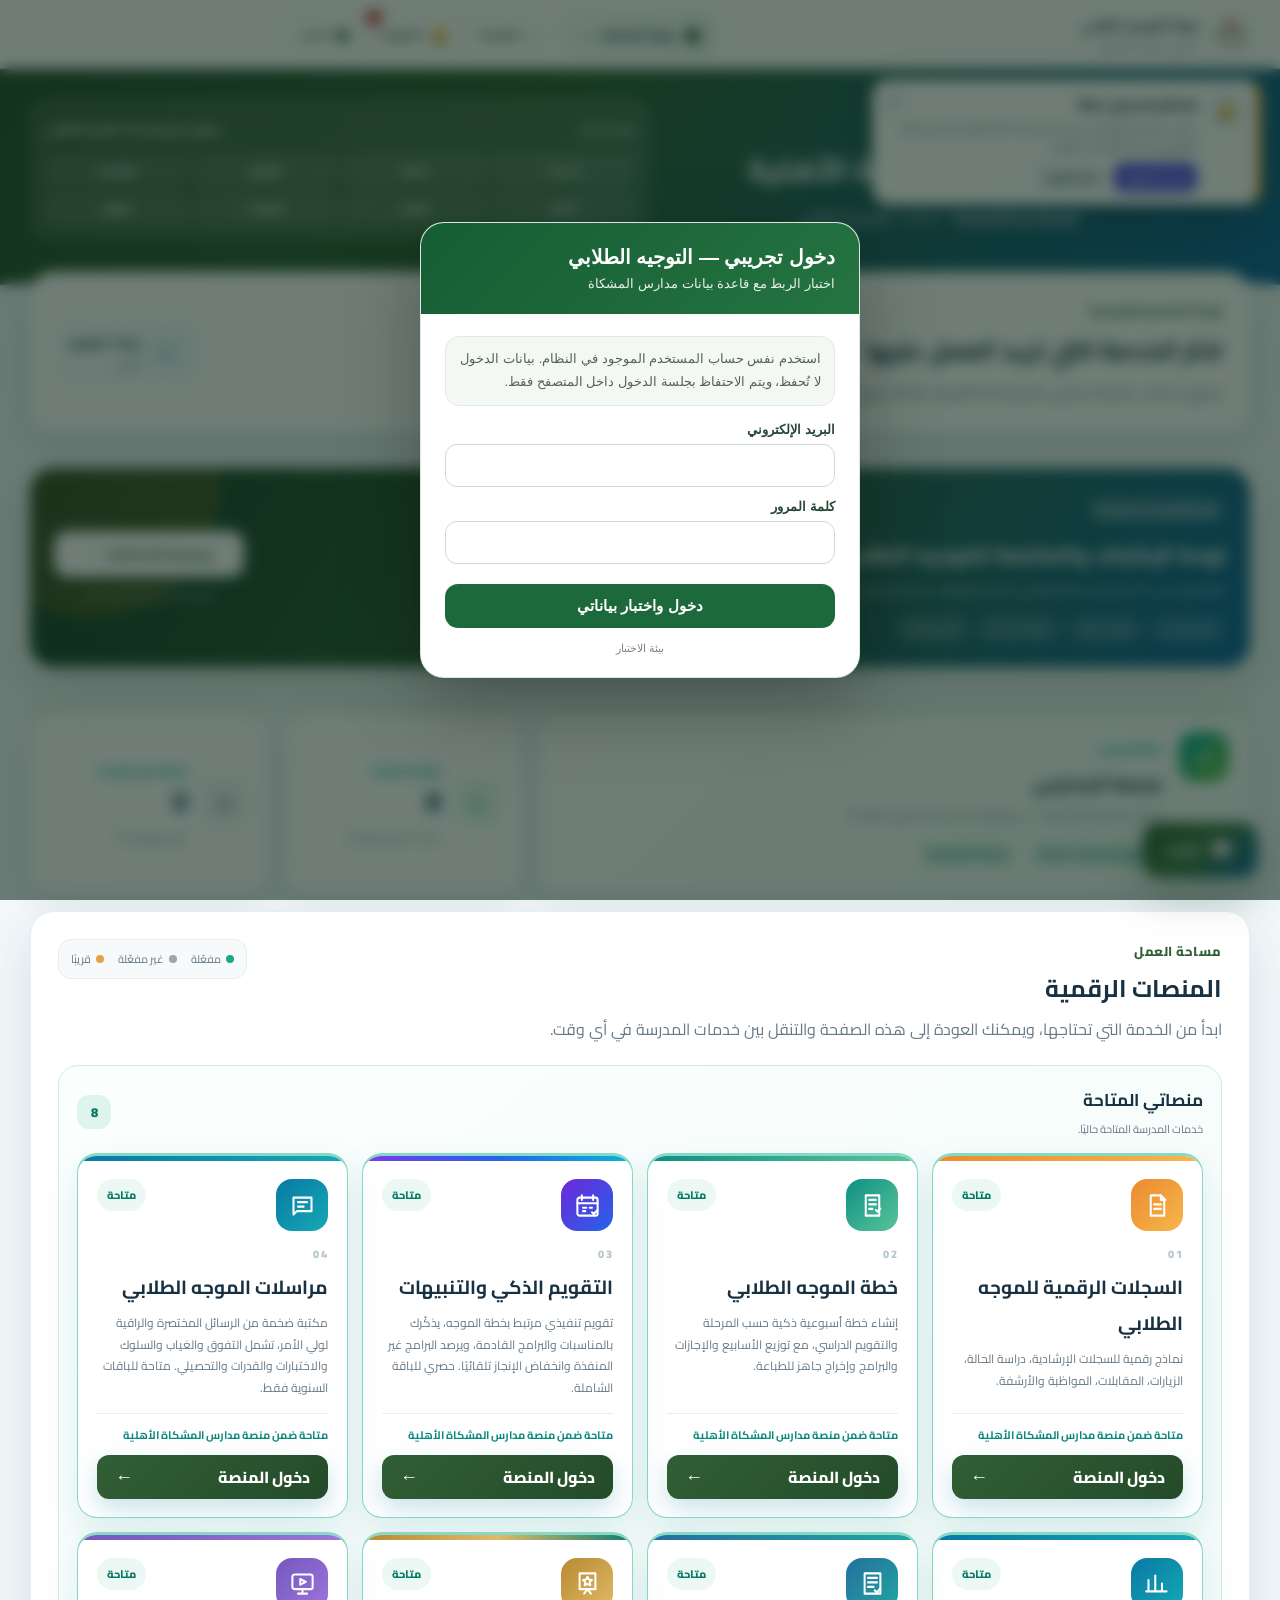
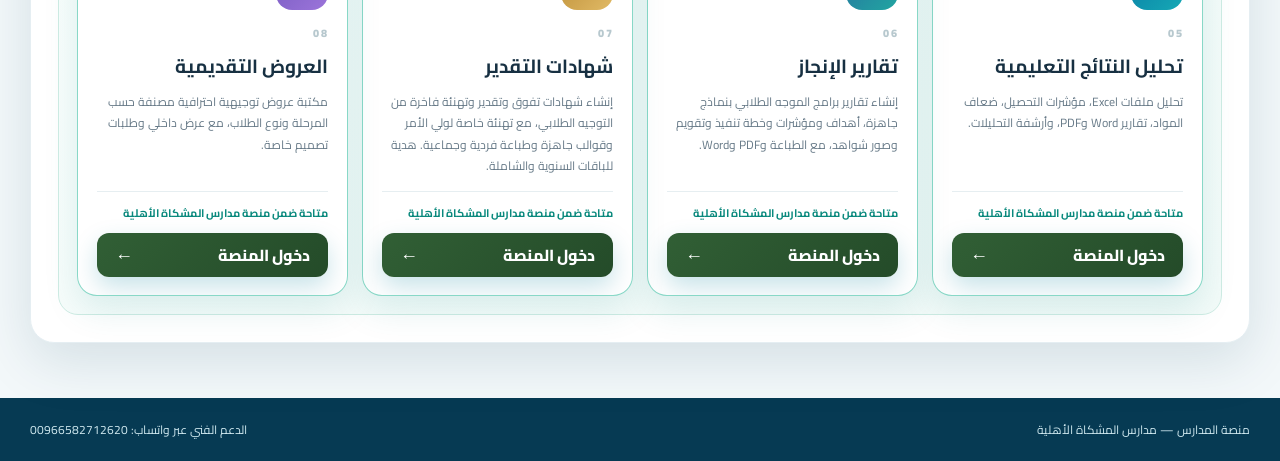
==== commit e526a86b: "Add files via upload" ====
--- a/index.html
+++ b/index.html
@@ -1,7 +1,7 @@
 <!doctype html>
 <html lang="ar" dir="rtl" data-platform-name="منصة المدارس — مدارس المشكاة الأهلية">
 <head>
-  <meta name="app-version" content="school-1.0.40">
+  <meta name="app-version" content="school-1.0.44">
   <meta charset="utf-8">
   <meta name="viewport" content="width=device-width, initial-scale=1">
   <meta name="theme-color" content="#2f6b3a">
@@ -297,13 +297,13 @@
   </div>
 
   <div id="toast" class="toast" hidden></div>
-  <script src="bubble-schema.js?v=school-1.0.40"></script>
-  <script src="bubble-config.js?v=school-1.0.40"></script>
-  <script src="school-context.js?v=school-1.0.40"></script>
-  <script src="bubble-persistence.js?v=school-1.0.40"></script>
-  <script src="school-directory.js?v=school-1.0.40"></script>
-  <script src="app-v12.js?v=school-1.0.40"></script>
-  <script src="guidance-access.js?v=school-1.0.40"></script>
-  <script src="global-shell.js?v=school-1.0.40"></script>
+  <script src="bubble-schema.js?v=school-1.0.44"></script>
+  <script src="bubble-config.js?v=school-1.0.44"></script>
+  <script src="school-context.js?v=school-1.0.44"></script>
+  <script src="bubble-persistence.js?v=school-1.0.44"></script>
+  <script src="school-directory.js?v=school-1.0.44"></script>
+  <script src="app-v12.js?v=school-1.0.44"></script>
+  <script src="guidance-access.js?v=school-1.0.44"></script>
+  <script src="global-shell.js?v=school-1.0.44"></script>
 </body>
 </html>
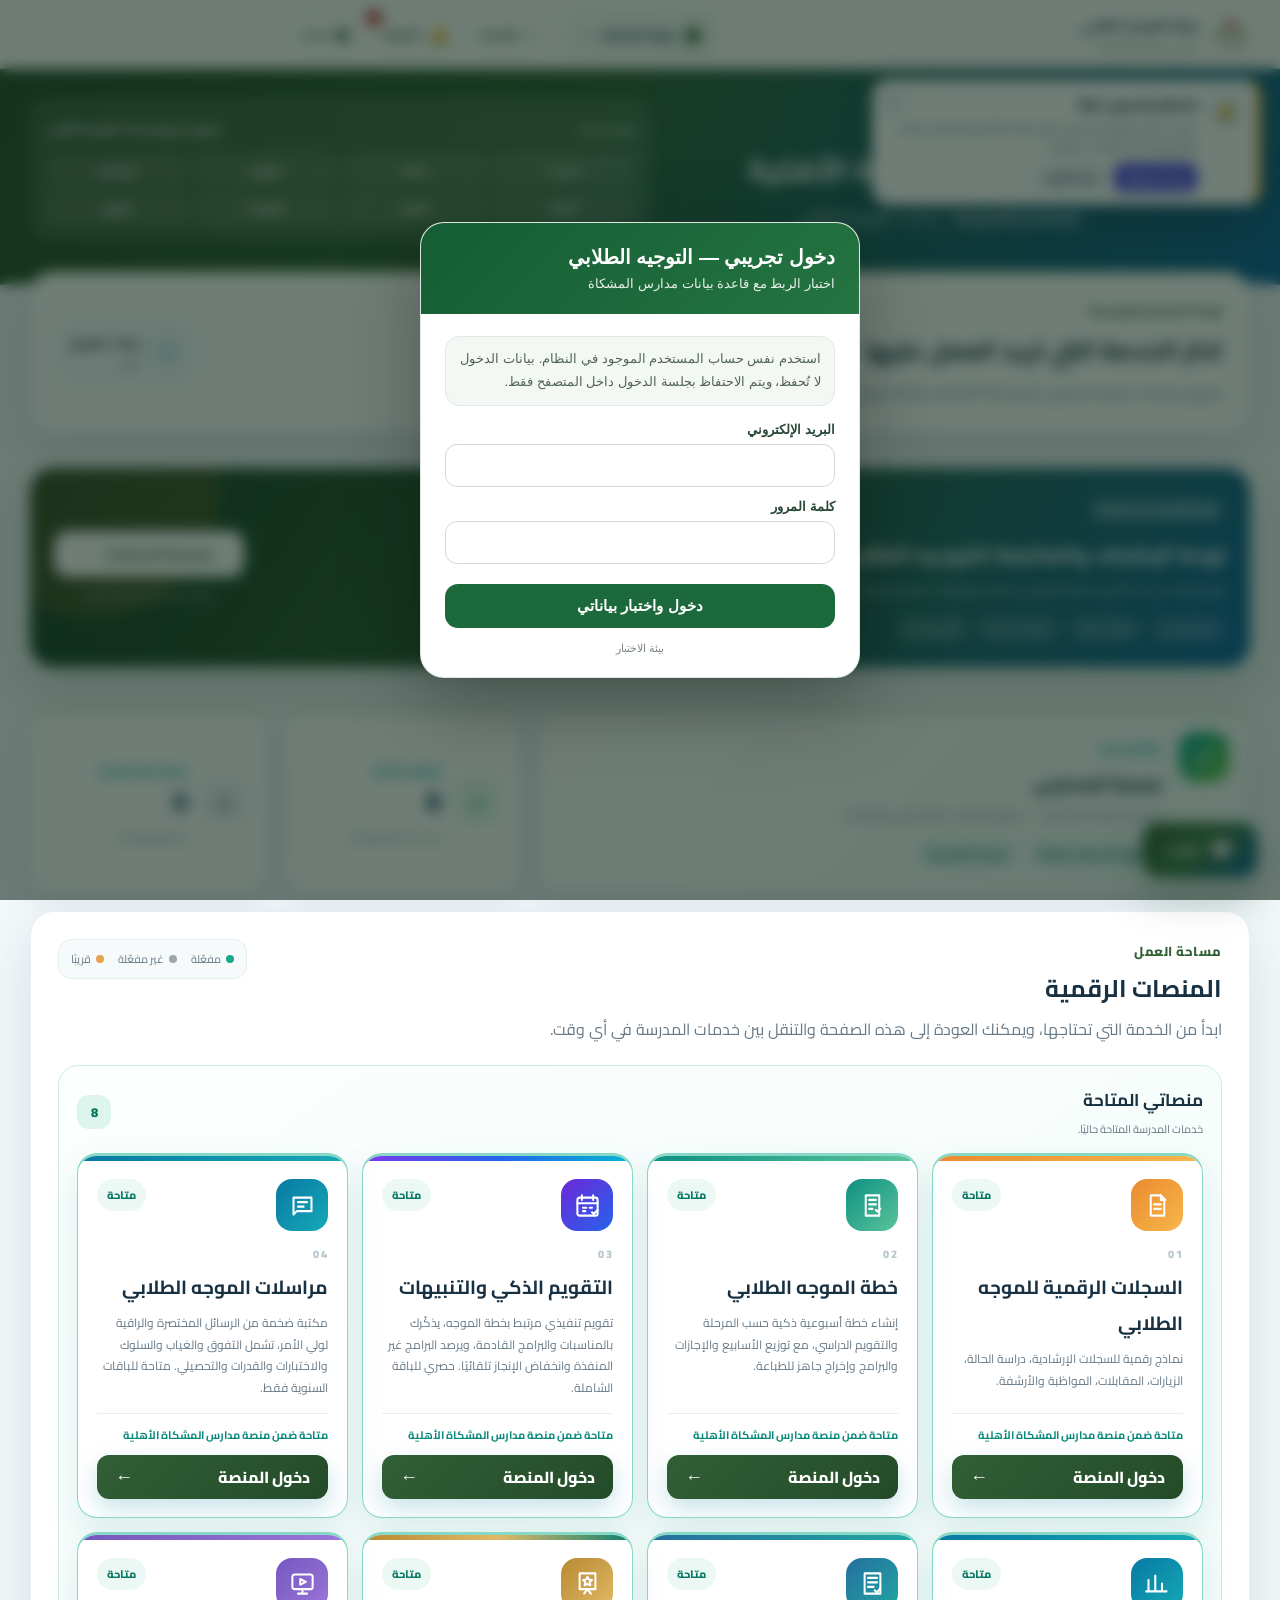
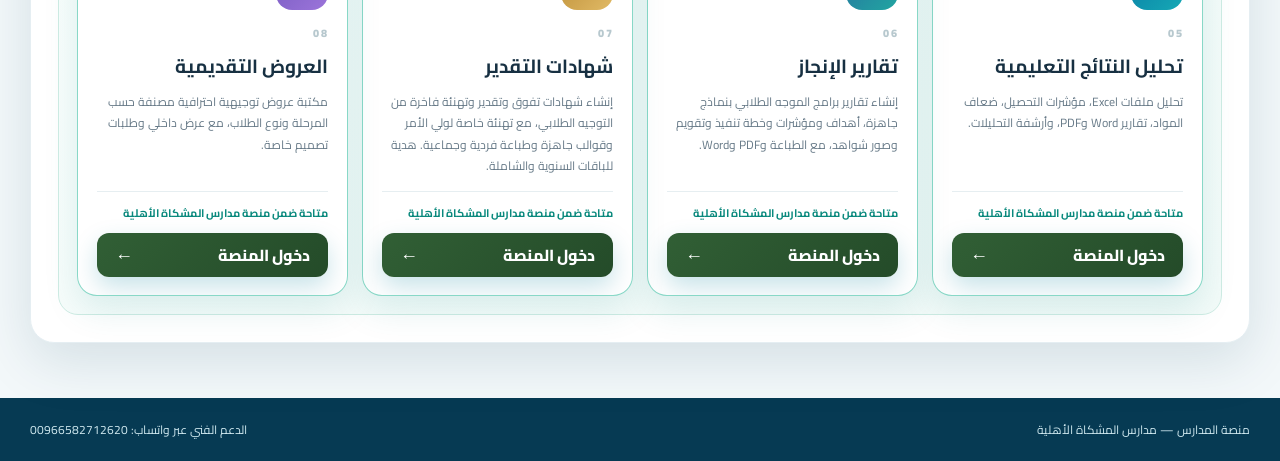
==== commit e52b62d9: "Add files via upload" ====
--- a/index.html
+++ b/index.html
@@ -1,7 +1,7 @@
 <!doctype html>
 <html lang="ar" dir="rtl" data-platform-name="منصة المدارس — مدارس المشكاة الأهلية">
 <head>
-  <meta name="app-version" content="school-1.0.44">
+  <meta name="app-version" content="school-1.0.47">
   <meta charset="utf-8">
   <meta name="viewport" content="width=device-width, initial-scale=1">
   <meta name="theme-color" content="#2f6b3a">
@@ -297,13 +297,13 @@
   </div>
 
   <div id="toast" class="toast" hidden></div>
-  <script src="bubble-schema.js?v=school-1.0.44"></script>
-  <script src="bubble-config.js?v=school-1.0.44"></script>
-  <script src="school-context.js?v=school-1.0.44"></script>
-  <script src="bubble-persistence.js?v=school-1.0.44"></script>
-  <script src="school-directory.js?v=school-1.0.44"></script>
-  <script src="app-v12.js?v=school-1.0.44"></script>
-  <script src="guidance-access.js?v=school-1.0.44"></script>
-  <script src="global-shell.js?v=school-1.0.44"></script>
+  <script src="bubble-schema.js?v=school-1.0.47"></script>
+  <script src="bubble-config.js?v=school-1.0.47"></script>
+  <script src="school-context.js?v=school-1.0.47"></script>
+  <script src="bubble-persistence.js?v=school-1.0.47"></script>
+  <script src="school-directory.js?v=school-1.0.47"></script>
+  <script src="app-v12.js?v=school-1.0.47"></script>
+  <script src="guidance-access.js?v=school-1.0.47"></script>
+  <script src="global-shell.js?v=school-1.0.47"></script>
 </body>
 </html>
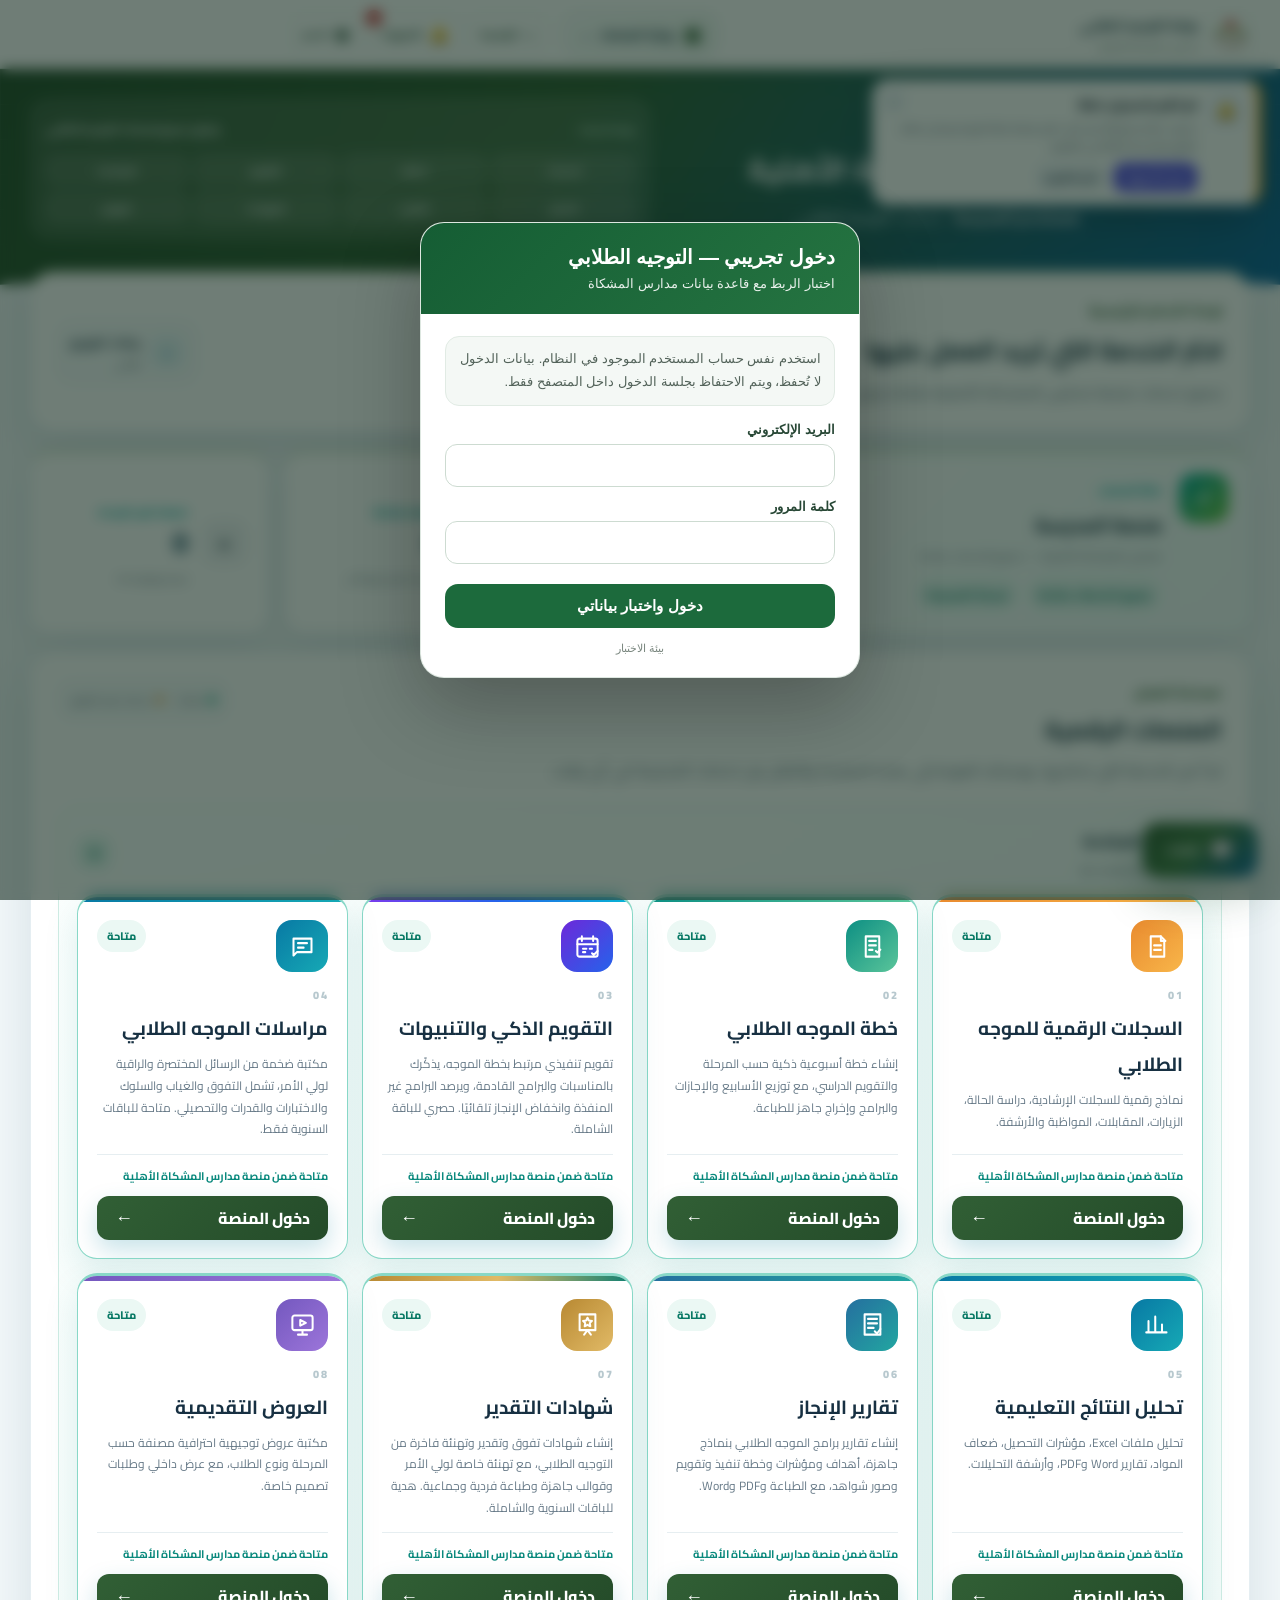
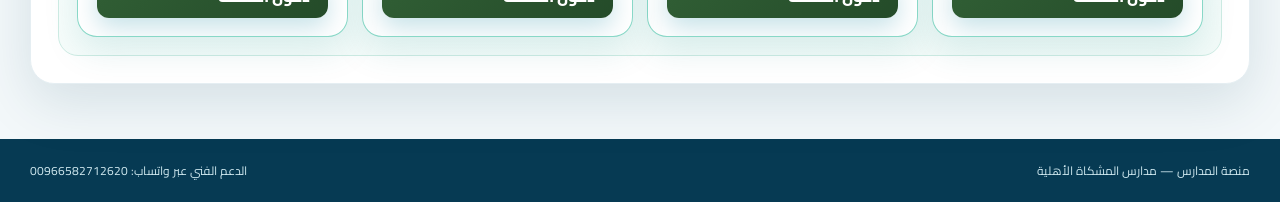
==== commit 699b7995: "Add files via upload" ====
--- a/index.html
+++ b/index.html
@@ -1,7 +1,7 @@
 <!doctype html>
 <html lang="ar" dir="rtl" data-platform-name="منصة المدارس — مدارس المشكاة الأهلية">
 <head>
-  <meta name="app-version" content="school-1.0.47">
+  <meta name="app-version" content="school-1.0.86">
   <meta charset="utf-8">
   <meta name="viewport" content="width=device-width, initial-scale=1">
   <meta name="theme-color" content="#2f6b3a">
@@ -38,6 +38,7 @@
     .school-brand-mark{background:#fff!important;padding:8px}.school-brand-mark img{object-fit:contain!important}
     @media(max-width:720px){.school-logo-wrap{width:58px!important;height:58px!important}.guidance-logo-wrap{width:54px;height:54px}}
   </style>
+  <link rel="stylesheet" href="school-free-mode.css?v=school-1.0.86">
 </head>
 <body class="mishkat-home">
   <div id="authBoot" aria-live="polite" hidden style="display:none!important"><div class="auth-boot-card"><div class="auth-boot-spinner" aria-hidden="true"></div><strong>جارٍ فتح منصة المدارس</strong><small>يتم تجهيز خدمات مدارس المشكاة الأهلية...</small></div></div>
@@ -48,7 +49,7 @@
         <div class="brand-mark school-brand-mark"><img src="assets/school-logo.png" alt="شعار مدارس المشكاة الأهلية"></div>
         <span class="eyebrow">منصة موحدة لخدمات التوجيه الطلابي</span>
         <h1>كل أدوات الموجه<br><b>في بوابة واحدة</b></h1>
-        <p>سجّل الدخول إلى منصة مدارس المشكاة الأهلية، وجميع خدمات التوجيه الطلابي متاحة بدون باقات أو اشتراكات.</p>
+        <p>سجّل الدخول إلى منصة مدارس المشكاة الأهلية، وجميع خدمات التوجيه الطلابي متاحة مباشرة لمستخدمي المدرسة.</p>
         <div class="intro-points"><span>تحليل النتائج</span><span>السجلات الرقمية</span><span>العروض التقديمية</span><span>خطة الموجه الطلابي</span><span>إدارة موحدة للخدمات</span><span>مراسلات أولياء الأمور</span><span>تقارير الإنجاز</span><span>التقويم الذكي والتنبيهات</span><span>شهادات التقدير</span><span>هوية المدرسة</span></div>
       </div>
       <div class="auth-card">
@@ -57,7 +58,7 @@
         <label><span>كلمة المرور</span><input id="authPassword" type="password" autocomplete="current-password" minlength="6" placeholder="6 أحرف على الأقل"></label>
         <label><span>الاسم الكامل — للحساب الجديد</span><input id="authFullName" type="text" autocomplete="name" placeholder="اسم المستخدم"></label>
         <div class="auth-actions"><button id="signInButton" class="primary-button" type="button">تسجيل الدخول</button><button id="signUpButton" class="secondary-button" type="button">إنشاء حساب</button></div>
-        <div class="price-note" hidden><strong>الباقات الفردية</strong><span>10 ريالات شهريًا أو 50 ريالًا سنويًا</span><strong>الباقة الشاملة</strong><span>50 ريالًا شهريًا أو 300 ريال سنويًا</span></div>
+        <div class="price-note" hidden><strong>خدمات المدرسة</strong><span>متاحة ضمن حساب المدرسة</span><strong>جميع الخدمات</strong><span>متاحة ضمن حساب المدرسة</span></div>
         <div id="loginStatus" class="status-box" hidden></div>
       </div>
     </div>
@@ -99,7 +100,7 @@
           <button id="portalSupportButton" class="toolbar-button" type="button"><span class="toolbar-icon">?</span><span><b>الدعم الفني</b><small>محادثة مباشرة</small></span></button>
           <button id="openProfileButton" class="toolbar-button" type="button"><span class="toolbar-icon">⌂</span><span><b>بيانات التوزيع</b><small>تلقائي</small></span></button>
           
-          <button id="openPromoButton" class="toolbar-button gift" type="button"><span class="toolbar-icon">🎁</span><span><b>كود هدية</b><small>تفعيل برومو كود</small></span></button>
+          <button id="openPromoButton" class="toolbar-button gift" type="button"><span class="toolbar-icon">🎁</span><span><b>كود هدية</b><small>إتاحة الخدمات</small></span></button>
           <button id="openAdminButton" class="toolbar-button admin" type="button" hidden><span class="toolbar-icon">⚙</span><span><b>إدارة النظام</b><small>الطلبات والحسابات</small></span></button>
           <button id="signOutButton" class="toolbar-button logout" type="button"><span class="toolbar-icon">↪</span><span><b>تسجيل الخروج</b><small>إنهاء الجلسة</small></span></button>
         </div>
@@ -123,7 +124,7 @@
       <section class="platforms-section dashboard-platforms">
         <div class="section-heading dashboard-section-heading">
           <div><span class="section-kicker">مساحة العمل</span><h2>المنصات الرقمية</h2><p>ابدأ من الخدمة التي تحتاجها، ويمكنك العودة إلى هذه الصفحة والتنقل بين خدمات المدرسة في أي وقت.</p></div>
-          <div class="platform-legend"><span><i class="legend-dot active-dot"></i> مفعّلة</span><span><i class="legend-dot locked-dot"></i> غير مفعّلة</span><span><i class="legend-dot coming-dot"></i> قريبًا</span></div>
+          <div class="platform-legend"><span><i class="legend-dot active-dot"></i> متاحة</span><span><i class="legend-dot coming-dot"></i> خدمات قيد التطوير</span></div>
         </div>
 
         <div class="platform-group active-platform-group">
@@ -188,12 +189,12 @@
 
       <section class="plans-overview compact-plans-overview">
         <div class="section-heading dashboard-section-heading">
-          <div><span class="section-kicker">الترقية والاشتراك</span><h2>خطط واضحة بدون تكرار</h2><p>اختر منصة واحدة أو فعّل الباقة الشاملة لكل الخدمات الحالية والمستقبلية.</p></div>
+          <div><span class="section-kicker">إتاحة الخدمات</span><h2>جميع الخدمات متاحة لمستخدمي المدرسة</h2><p>جميع الخدمات الحالية متاحة مباشرة ضمن حساب المدرسة.</p></div>
         </div>
         <div class="compact-plans-grid">
           <article class="compact-plan-card individual-plan">
-            <div class="compact-plan-head"><div><span>منصة واحدة</span><h3>10 <small>ريالات شهريًا</small></h3></div><strong>50 ريالًا سنويًا</strong></div>
-            <p>اختر الخدمة التي تحتاجها فقط، ويمكنك إضافة منصة أخرى لاحقًا كباقة مستقلة.</p>
+            <div class="compact-plan-head"><div><span>منصة واحدة</span><h3>متاحة <small>للمدرسة</small></h3></div><strong>بدون رسوم</strong></div>
+            <p>جميع خدمات المدرسة متاحة من نفس الحساب.</p>
             <div class="individual-plan-actions">
               <button class="plan-choice" data-quick-plan="results_analysis" type="button"><span>▥</span> تحليل النتائج</button>
               <button class="plan-choice" data-quick-plan="guidance_records" type="button"><span>▤</span> السجلات الرقمية</button>
@@ -204,10 +205,10 @@
           </article>
           <article class="compact-plan-card comprehensive-plan">
             <div class="comprehensive-badge">الأوفر للمدرسة</div>
-            <div class="compact-plan-head"><div><span>الباقة الشاملة</span><h3>50 <small>ريالًا شهريًا</small></h3></div><strong>300 ريال سنويًا</strong></div>
-            <p>تفتح كل المنصات المتاحة، وتضم أي منصة جديدة عند إطلاقها ضمن مدة الاشتراك.</p>
+            <div class="compact-plan-head"><div><span>جميع الخدمات</span><h3>متاحة <small>للمدرسة</small></h3></div><strong>بدون رسوم</strong></div>
+            <p>جميع المنصات المتاحة تعمل مباشرة ضمن حساب المدرسة.</p>
             <ul><li>تحليل النتائج التعليمية</li><li>السجلات الرقمية</li><li>العروض التقديمية</li><li>خطة الموجه الطلابي</li><li>تقارير الإنجاز</li><li>التقويم الذكي والتنبيهات — حصري الشاملة</li><li>شهادات التقدير</li><li>المنصات القادمة</li></ul>
-            <button class="primary-button comprehensive-button" data-quick-plan="all_access" type="button">طلب الباقة الشاملة</button>
+            <button class="primary-button comprehensive-button" data-quick-plan="all_access" type="button">جميع الخدمات متاحة</button>
           </article>
         </div>
       </section>
@@ -231,29 +232,29 @@
   </div>
 
   <div id="subscriptionModal" class="modal" hidden style="display:none!important">
-    <div class="modal-card subscription-modal"><div class="modal-head"><div><span>طلب التفعيل</span><h2>اختر الباقة والمدة</h2></div><button class="icon-button" data-close-modal="subscriptionModal">×</button></div>
+    <div class="modal-card subscription-modal"><div class="modal-head"><div><span>خدمات المدرسة</span><h2>جميع الخدمات متاحة</h2></div><button class="icon-button" data-close-modal="subscriptionModal">×</button></div>
       <div class="subscription-options">
         <label class="option-card"><input type="radio" name="productCode" value="results_analysis" checked><span><b>منصة تحليل النتائج</b><small>10 شهريًا أو 50 سنويًا</small></span></label>
         <label class="option-card"><input type="radio" name="productCode" value="guidance_records"><span><b>منصة السجلات الرقمية</b><small>10 شهريًا أو 50 سنويًا</small></span></label>
         <label class="option-card"><input type="radio" name="productCode" value="presentations"><span><b>منصة العروض التقديمية</b><small>10 شهريًا أو 50 سنويًا</small></span></label>
         <label class="option-card"><input type="radio" name="productCode" value="counselor_plan"><span><b>منصة خطة الموجه الطلابي</b><small>10 شهريًا أو 50 سنويًا</small></span></label>
         <label class="option-card"><input type="radio" name="productCode" value="achievement_reports"><span><b>منصة تقارير الإنجاز</b><small>10 شهريًا أو 50 سنويًا</small></span></label>
-        <label class="option-card featured-option"><input type="radio" name="productCode" value="all_access"><span><b>الباقة الشاملة</b><small>50 شهريًا أو 300 سنويًا</small></span></label>
+        <label class="option-card featured-option"><input type="radio" name="productCode" value="all_access"><span><b>جميع الخدمات</b><small>50 شهريًا أو 300 سنويًا</small></span></label>
       </div>
       <div class="period-options"><label><input type="radio" name="billingPeriod" value="monthly" checked><span>شهري</span></label><label><input type="radio" name="billingPeriod" value="yearly"><span>سنوي</span></label></div>
-      <div class="selected-plan"><span>الباقة المطلوبة</span><strong id="selectedPlanName">منصة تحليل النتائج — شهري</strong><b id="selectedPlanPrice">10 ريالات</b></div>
-      <div class="activation-steps"><p><b>1.</b> تواصل عبر واتساب للحصول على بيانات الاشتراك.</p><a id="whatsappActivationLink" class="whatsapp-button" target="_blank" rel="noopener">مراسلة واتساب</a><p><b>2.</b> بعد التواصل، فعّل الإقرار ثم أرسل طلب التفعيل.</p></div>
+      <div class="selected-plan"><span>الخدمة</span><strong id="selectedPlanName">منصة تحليل النتائج</strong><b id="selectedPlanPrice">متاحة</b></div>
+      <div class="activation-steps"><p><b>1.</b> الخدمات المدرسية متاحة مباشرة.</p><a id="whatsappActivationLink" class="whatsapp-button" target="_blank" rel="noopener">مراسلة واتساب</a><p><b>2.</b> الخدمات متاحة مباشرة للمستخدم المدرسي.</p></div>
       <label class="confirmation"><input id="whatsappConfirmed" type="checkbox"><span>أؤكد أنني تواصلت عبر واتساب، وأعلم أن التفعيل لن يتم قبل استكمال التواصل.</span></label>
-      <button id="sendActivationRequestButton" class="primary-button" type="button" disabled>إرسال طلب التفعيل</button><div id="subscriptionStatus" class="status-box" hidden></div>
+      <button id="sendActivationRequestButton" class="primary-button" type="button" disabled>إرسال خدمات المدرسة</button><div id="subscriptionStatus" class="status-box" hidden></div>
     </div>
   </div>
 
   <div id="promoModal" class="modal" hidden>
     <div class="modal-card compact-modal promo-redeem-modal">
-      <div class="modal-head"><div><span>هدية من المنصة</span><h2>تفعيل برومو كود</h2></div><button class="icon-button" data-close-modal="promoModal">×</button></div>
-      <div class="gift-hero"><div class="gift-hero-icon">🎁</div><div><strong>لديك كود هدية؟</strong><p>أدخل الكود لتفعيل باقة شاملة أو منصة محددة لمدة من يوم إلى 10 أيام.</p></div></div>
-      <label><span>البرومو كود</span><input id="promoRedeemCode" class="promo-code-input" type="text" maxlength="32" autocomplete="off" placeholder="GIFT-XXXXXXXX"></label>
-      <button id="redeemPromoButton" class="primary-button" type="button">تفعيل الهدية</button>
+      <div class="modal-head"><div><span>خدمات المدرسة</span><h2>إتاحة الخدمات</h2></div><button class="icon-button" data-close-modal="promoModal">×</button></div>
+      <div class="gift-hero"><div class="gift-hero-icon">🎁</div><div><strong>جميع الخدمات متاحة</strong><p>لا يلزم أي كود؛ جميع الخدمات متاحة لمستخدمي المدرسة.</p></div></div>
+      <label><span>إعداد غير مستخدم</span><input id="promoRedeemCode" class="promo-code-input" type="text" maxlength="32" autocomplete="off" placeholder="غير مستخدم"></label>
+      <button id="redeemPromoButton" class="primary-button" type="button">متاحة</button>
       <div id="promoRedeemStatus" class="status-box" hidden></div>
       <p class="promo-note">يستخدم الكود وفق عدد الاستخدامات الذي حدده مدير النظام، وتبدأ مدة الهدية فور التفعيل.</p>
     </div>
@@ -267,11 +268,11 @@
       <section id="adminPromoPanel" hidden>
         <div class="promo-admin-layout">
           <div class="promo-create-card">
-            <div class="promo-section-head"><div><span>إنشاء كود جديد</span><h3>برومو كود هدية</h3></div><button id="generatePromoCodeButton" class="secondary-button" type="button">توليد كود</button></div>
+            <div class="promo-section-head"><div><span>إنشاء كود جديد</span><h3>إعداد قديم غير مستخدم</h3></div><button id="generatePromoCodeButton" class="secondary-button" type="button">توليد كود</button></div>
             <div class="promo-form-grid">
               <label><span>الكود</span><input id="adminPromoCode" type="text" maxlength="32" placeholder="يُولّد تلقائيًا أو اكتب كودًا"></label>
-              <label><span>الباقة أو المنصة</span><select id="adminPromoProduct">
-                <option value="all_access">الباقة الشاملة</option>
+              <label><span>الخدمة</span><select id="adminPromoProduct">
+                <option value="all_access">جميع الخدمات</option>
                 <option value="results_analysis">تحليل النتائج التعليمية</option>
                 <option value="guidance_records">السجلات الرقمية</option>
                 <option value="presentations">العروض التقديمية</option>
@@ -285,7 +286,7 @@
               <label><span>عدد مرات الاستخدام</span><input id="adminPromoMaxUses" type="number" min="1" max="100" value="1"></label>
               <label class="promo-expiry-field"><span>صلاحية استخدام الكود — اختياري</span><input id="adminPromoExpiresAt" type="datetime-local"></label>
             </div>
-            <button id="createPromoCodeButton" class="primary-button" type="button">إنشاء البرومو كود</button>
+            <button id="createPromoCodeButton" class="primary-button" type="button">إنشاء إعداد غير مستخدم</button>
             <div id="promoAdminStatus" class="status-box" hidden></div>
           </div>
           <div><div class="promo-section-head"><div><span>الأكواد السابقة</span><h3>إدارة أكواد الهدايا</h3></div></div><div id="adminPromoList" class="admin-list promo-code-list"></div></div>
@@ -297,13 +298,14 @@
   </div>
 
   <div id="toast" class="toast" hidden></div>
-  <script src="bubble-schema.js?v=school-1.0.47"></script>
-  <script src="bubble-config.js?v=school-1.0.47"></script>
-  <script src="school-context.js?v=school-1.0.47"></script>
-  <script src="bubble-persistence.js?v=school-1.0.47"></script>
-  <script src="school-directory.js?v=school-1.0.47"></script>
-  <script src="app-v12.js?v=school-1.0.47"></script>
-  <script src="guidance-access.js?v=school-1.0.47"></script>
-  <script src="global-shell.js?v=school-1.0.47"></script>
+  <script src="bubble-schema.js?v=school-1.0.86"></script>
+  <script src="bubble-config.js?v=school-1.0.86"></script>
+  <script src="school-context.js?v=school-1.0.86"></script>
+  <script src="bubble-persistence.js?v=school-1.0.86"></script>
+  <script src="school-directory.js?v=school-1.0.86"></script>
+  <script src="app-v12.js?v=school-1.0.86"></script>
+  <script src="guidance-access.js?v=school-1.0.86"></script>
+  <script src="global-shell.js?v=school-1.0.86"></script>
+  <script src="school-free-mode.js?v=school-1.0.86"></script>
 </body>
 </html>
--- a/school-free-mode.css
+++ b/school-free-mode.css
@@ -0,0 +1,3 @@
+/* Mishkat School Edition V1.0.54 — permanently free school workspace */
+#subscriptionModal,#promoModal,#paymentModal,.subscription-box,.subscription-card,.plans-overview,.price-note,#openPromoButton,#requestPremiumButton,[data-quick-plan],.payment-modal{display:none!important}
+body[data-school-free="true"] .locked-platform-group{display:none!important}
